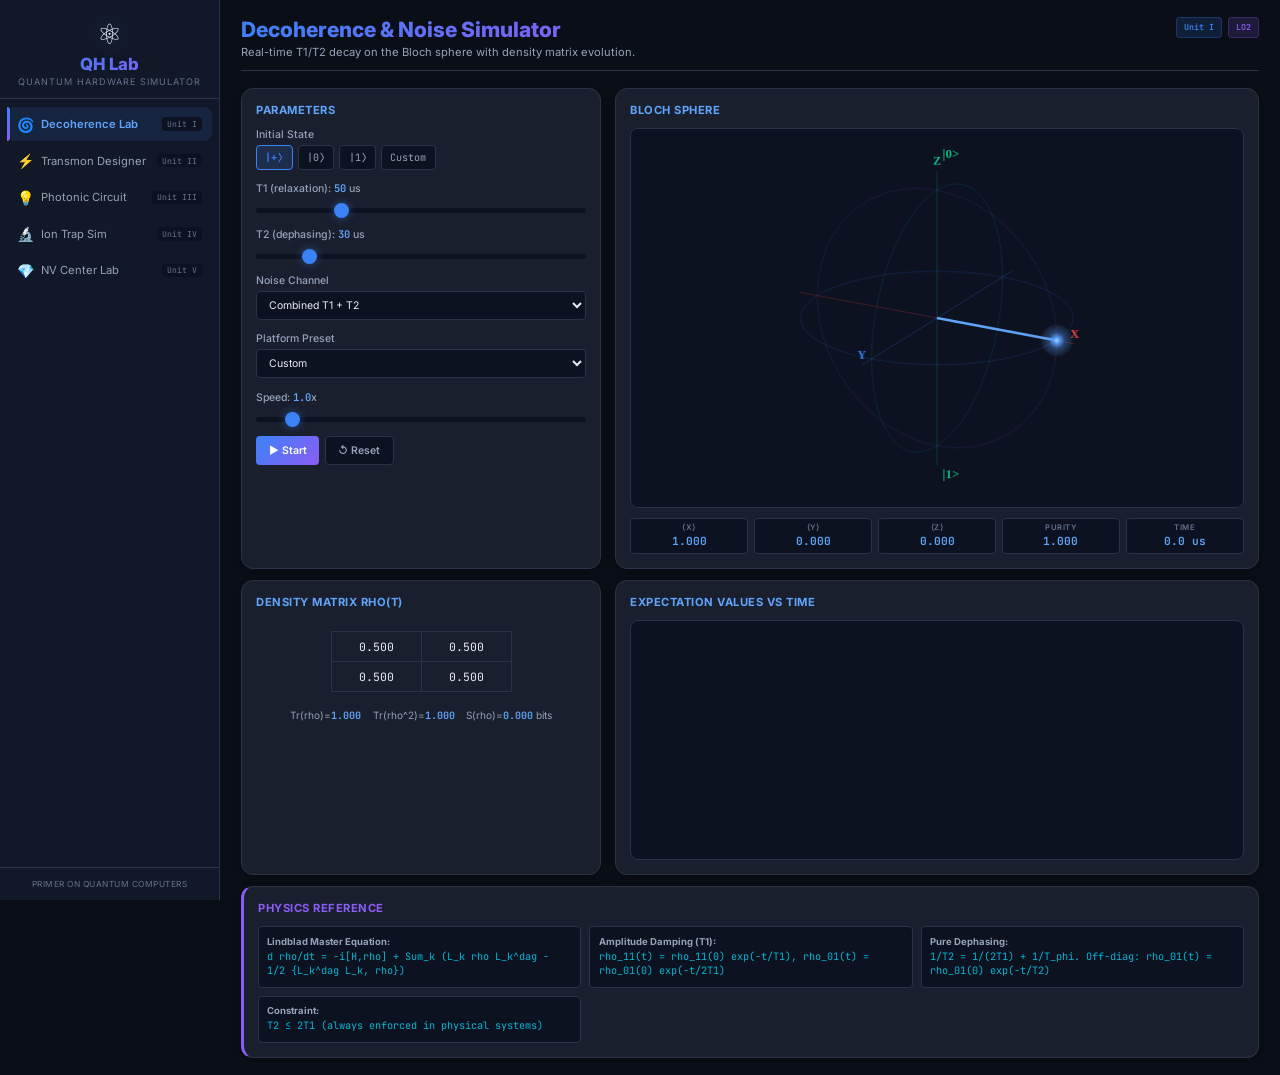
==== index.html @ 642da1c6 "Quantum Hardware Interactive Lab - 5 simulation modules" ====
<!DOCTYPE html>
<html lang="en">
<head>
<meta charset="UTF-8">
<meta name="viewport" content="width=device-width, initial-scale=1.0">
<title>Quantum Hardware Interactive Lab</title>
<link rel="preconnect" href="https://fonts.googleapis.com">
<link href="https://fonts.googleapis.com/css2?family=Inter:wght@300;400;500;600;700;800;900&family=JetBrains+Mono:wght@400;500;600&display=swap" rel="stylesheet">
<style>
:root{--bg:#0a0e17;--bg2:#111827;--bg3:#1a1f2e;--bg4:#222840;--bgI:#0d1220;--brd:#2a3348;--t1:#e8ecf4;--t2:#94a3b8;--t3:#64748b;--ta:#60a5fa;--ab:#3b82f6;--ac:#06b6d4;--ap:#8b5cf6;--ag:#10b981;--aw:#f59e0b;--ar:#ef4444;--gp:linear-gradient(135deg,#3b82f6,#8b5cf6);--r:12px;--rs:8px;--f:'Inter',sans-serif;--fm:'JetBrains Mono',monospace}
*,*::before,*::after{box-sizing:border-box;margin:0;padding:0}
html{font-size:14px}
body{font-family:var(--f);background:var(--bg);color:var(--t1);display:flex;min-height:100vh;overflow-x:hidden;-webkit-font-smoothing:antialiased}
::-webkit-scrollbar{width:6px}::-webkit-scrollbar-track{background:var(--bg2)}::-webkit-scrollbar-thumb{background:var(--brd);border-radius:3px}

#sidebar{width:220px;min-width:220px;background:var(--bg2);border-right:1px solid var(--brd);position:fixed;top:0;left:0;height:100vh;z-index:100;display:flex;flex-direction:column}
.shead{padding:1.2rem 1rem .8rem;border-bottom:1px solid var(--brd);text-align:center}
.shead .logo{font-size:2rem;display:block;margin-bottom:.2rem;filter:drop-shadow(0 0 12px rgba(59,130,246,.5));animation:pg 3s ease-in-out infinite}
@keyframes pg{0%,100%{filter:drop-shadow(0 0 8px rgba(59,130,246,.4))}50%{filter:drop-shadow(0 0 20px rgba(139,92,246,.6))}}
.shead h1{font-size:1.2rem;font-weight:800;background:var(--gp);-webkit-background-clip:text;-webkit-text-fill-color:transparent;background-clip:text}
.shead .sub{font-size:.65rem;color:var(--t3);text-transform:uppercase;letter-spacing:1px;display:block;margin-top:.15rem}
.nlist{list-style:none;padding:.6rem .5rem;flex:1}
.ni{display:flex;align-items:center;gap:.5rem;padding:.6rem .7rem;border-radius:var(--rs);cursor:pointer;transition:.2s;margin-bottom:.2rem;position:relative}
.ni::before{content:'';position:absolute;left:0;top:0;height:100%;width:3px;background:var(--gp);border-radius:0 3px 3px 0;opacity:0;transition:.2s}
.ni:hover{background:var(--bg4)}
.ni.active{background:rgba(59,130,246,.12)}.ni.active::before{opacity:1}.ni.active .nl{color:var(--ta);font-weight:600}
.nic{font-size:1rem;flex-shrink:0}
.nl{font-size:.8rem;color:var(--t2);flex:1;white-space:nowrap}
.nu{font-size:.58rem;color:var(--t3);background:var(--bgI);padding:.12rem .35rem;border-radius:4px;font-family:var(--fm)}
.sfoot{padding:.8rem;border-top:1px solid var(--brd);font-size:.6rem;color:var(--t3);text-transform:uppercase;letter-spacing:.5px;text-align:center}

#main{flex:1;margin-left:220px;padding:1.2rem 1.5rem;max-width:1100px}
.lab{display:none}.lab.active{display:block;animation:fi .3s ease-out}
@keyframes fi{from{opacity:0;transform:translateY(8px)}to{opacity:1;transform:translateY(0)}}

.lh{display:flex;justify-content:space-between;align-items:flex-start;margin-bottom:1.2rem;padding-bottom:.8rem;border-bottom:1px solid var(--brd)}
.lh h2{font-size:1.5rem;font-weight:800;background:var(--gp);-webkit-background-clip:text;-webkit-text-fill-color:transparent;background-clip:text}
.lh p{color:var(--t2);font-size:.8rem;margin-top:.2rem;max-width:550px}
.hb{display:flex;gap:.4rem}
.badge{font-size:.6rem;font-weight:600;padding:.25rem .5rem;border-radius:4px;font-family:var(--fm)}
.bu{background:rgba(59,130,246,.15);color:var(--ab);border:1px solid rgba(59,130,246,.25)}
.bl{background:rgba(139,92,246,.15);color:var(--ap);border:1px solid rgba(139,92,246,.25)}

.g2{display:grid;gap:1rem;grid-template-columns:360px 1fr}
@media(max-width:900px){.g2{grid-template-columns:1fr}}

.p{background:var(--bg3);border:1px solid var(--brd);border-radius:var(--r);padding:1rem;box-shadow:0 2px 8px rgba(0,0,0,.3)}
.p h3{font-size:.8rem;font-weight:700;color:var(--ta);text-transform:uppercase;letter-spacing:.5px;margin-bottom:.8rem}
.p h4{font-size:.7rem;font-weight:600;color:var(--t2);margin-bottom:.4rem}

.cg{margin-bottom:.8rem}
.cg label{display:block;font-size:.75rem;color:var(--t2);margin-bottom:.3rem;font-weight:500}
.cg label span{color:var(--ta);font-family:var(--fm);font-weight:600}
.cg small{display:block;color:var(--t3);font-size:.62rem;margin-top:.15rem}

input[type=range]{-webkit-appearance:none;width:100%;height:5px;border-radius:3px;background:var(--bgI);outline:none;cursor:pointer}
input[type=range]::-webkit-slider-thumb{-webkit-appearance:none;width:15px;height:15px;border-radius:50%;background:var(--ab);cursor:pointer;box-shadow:0 0 8px rgba(59,130,246,.5)}
input[type=range]::-moz-range-thumb{width:15px;height:15px;border-radius:50%;background:var(--ab);border:none;cursor:pointer}

select{width:100%;padding:.45rem .6rem;background:var(--bgI);border:1px solid var(--brd);border-radius:4px;color:var(--t1);font-family:var(--f);font-size:.75rem;cursor:pointer;outline:none}
select:focus{border-color:var(--ab)}

.br{display:flex;gap:.4rem;margin-top:.8rem}
.btn{padding:.5rem .9rem;border:none;border-radius:4px;font-family:var(--f);font-weight:600;font-size:.75rem;cursor:pointer;transition:.2s;display:inline-flex;align-items:center;gap:.25rem}
.bp{background:var(--gp);color:#fff}.bp:hover{transform:translateY(-1px);box-shadow:0 4px 15px rgba(59,130,246,.35)}
.bs{background:var(--bgI);color:var(--t2);border:1px solid var(--brd)}.bs:hover{border-color:var(--ab);color:var(--t1)}
.bsm{padding:.35rem .6rem;font-size:.7rem}

.sp{display:flex;gap:.35rem;flex-wrap:wrap}
.sb{padding:.35rem .6rem;border:1px solid var(--brd);border-radius:4px;background:var(--bgI);color:var(--t2);font-family:var(--fm);font-size:.72rem;cursor:pointer;transition:.2s}
.sb:hover{border-color:var(--ab);color:var(--t1)}
.sb.active{background:rgba(59,130,246,.15);border-color:var(--ab);color:var(--ab);font-weight:600}

.rb{background:var(--bgI);border:1px solid var(--brd);border-radius:var(--rs);padding:.7rem;margin-top:.8rem}
.rb h4{margin-bottom:.5rem;padding-bottom:.3rem;border-bottom:1px solid var(--brd)}
.rr{display:flex;justify-content:space-between;align-items:center;padding:.25rem 0;font-size:.72rem}
.rr span:first-child{color:var(--t2)}.rr span:last-child{color:var(--ta);font-family:var(--fm);font-weight:600}

canvas{width:100%;display:block;border-radius:var(--rs);background:var(--bgI);border:1px solid var(--brd)}

.bro{display:flex;gap:.4rem;margin-top:.7rem;flex-wrap:wrap}
.ri{flex:1;min-width:60px;background:var(--bgI);border:1px solid var(--brd);border-radius:4px;padding:.35rem .4rem;text-align:center}
.rl{display:block;font-size:.55rem;color:var(--t3);font-weight:600;text-transform:uppercase;letter-spacing:.5px}
.rv{display:block;font-size:.8rem;font-family:var(--fm);font-weight:600;color:var(--ta);margin-top:.1rem}

.dm{display:flex;justify-content:center;padding:.8rem}
.mt{border-collapse:collapse;font-family:var(--fm);font-size:.82rem}
.mt td{padding:.5rem .8rem;border:1px solid var(--brd);text-align:center;min-width:90px;transition:.2s}
.mi{text-align:center;margin-top:.4rem;font-size:.72rem;color:var(--t2);display:flex;gap:.8rem;justify-content:center;flex-wrap:wrap}
.mi span{color:var(--ta);font-family:var(--fm);font-weight:600}

.tp{margin-top:.8rem;border-left:3px solid var(--ap)}
.tp h3{color:var(--ap)}
.tc{display:grid;grid-template-columns:repeat(auto-fit,minmax(260px,1fr));gap:.6rem}
.eb{background:var(--bgI);border:1px solid var(--brd);border-radius:4px;padding:.6rem}
.eb strong{display:block;font-size:.68rem;color:var(--t2);margin-bottom:.2rem}
.eq{font-family:var(--fm);font-size:.73rem;color:var(--ac);line-height:1.4}
</style>
</head>
<body>
<nav id="sidebar">
<div class="shead"><span class="logo">&#9883;</span><h1>QH Lab</h1><span class="sub">Quantum Hardware Simulator</span></div>
<ul class="nlist">
<li class="ni active" data-lab="coherence"><span class="nic">&#127744;</span><span class="nl">Decoherence Lab</span><span class="nu">Unit I</span></li>
<li class="ni" data-lab="transmon"><span class="nic">&#9889;</span><span class="nl">Transmon Designer</span><span class="nu">Unit II</span></li>
<li class="ni" data-lab="photonic"><span class="nic">&#128161;</span><span class="nl">Photonic Circuit</span><span class="nu">Unit III</span></li>
<li class="ni" data-lab="iontrap"><span class="nic">&#128300;</span><span class="nl">Ion Trap Sim</span><span class="nu">Unit IV</span></li>
<li class="ni" data-lab="nvcenter"><span class="nic">&#128142;</span><span class="nl">NV Center Lab</span><span class="nu">Unit V</span></li>
</ul>
<div class="sfoot">Primer on Quantum Computers</div>
</nav>

<main id="main">

<!-- LAB 1 -->
<section id="lab-coherence" class="lab active">
<div class="lh"><div><h2>Decoherence &amp; Noise Simulator</h2><p>Real-time T1/T2 decay on the Bloch sphere with density matrix evolution.</p></div><div class="hb"><span class="badge bu">Unit I</span><span class="badge bl">LO2</span></div></div>
<div class="g2">
<div class="p">
<h3>Parameters</h3>
<div class="cg"><label>Initial State</label><div class="sp"><button class="sb active" data-st="plus" onclick="setSt(this)">|+&rang;</button><button class="sb" data-st="zero" onclick="setSt(this)">|0&rang;</button><button class="sb" data-st="one" onclick="setSt(this)">|1&rang;</button><button class="sb" data-st="custom" onclick="setSt(this)">Custom</button></div></div>
<div class="cg" id="custA" style="display:none"><label>theta: <span id="thV">90</span>deg</label><input type="range" id="thR" min="0" max="180" value="90" step="1" oninput="document.getElementById('thV').textContent=this.value"><label>phi: <span id="phV">0</span>deg</label><input type="range" id="phR" min="0" max="360" value="0" step="1" oninput="document.getElementById('phV').textContent=this.value"></div>
<div class="cg"><label>T1 (relaxation): <span id="t1V">50</span> us</label><input type="range" id="t1R" min="1" max="200" value="50" oninput="document.getElementById('t1V').textContent=this.value"></div>
<div class="cg"><label>T2 (dephasing): <span id="t2V">30</span> us</label><input type="range" id="t2R" min="1" max="200" value="30" oninput="document.getElementById('t2V').textContent=this.value"></div>
<div class="cg"><label>Noise Channel</label><select id="chSel"><option value="combined">Combined T1 + T2</option><option value="amplitude">Amplitude Damping</option><option value="phase">Phase Damping</option><option value="depolarizing">Depolarizing</option></select></div>
<div class="cg"><label>Platform Preset</label><select id="presSel" onchange="applyPreset(this.value)"><option value="">Custom</option><option value="transmon">Transmon (T1~50us, T2~30us)</option><option value="ion">Trapped Ion (T1~200us, T2~200us)</option><option value="nv">NV Center (T1~120us, T2~40us)</option></select></div>
<div class="cg"><label>Speed: <span id="spV">1.0</span>x</label><input type="range" id="spR" min="0.1" max="10" value="1" step="0.1" oninput="document.getElementById('spV').textContent=parseFloat(this.value).toFixed(1)"></div>
<div class="br"><button class="btn bp" id="cohGo" onclick="toggleCoh()">&#9654; Start</button><button class="btn bs" onclick="resetCoh()">&#8634; Reset</button></div>
</div>
<div class="p">
<h3>Bloch Sphere</h3>
<canvas id="cBloch" style="height:380px"></canvas>
<div class="bro">
<div class="ri"><span class="rl">&lang;X&rang;</span><span class="rv" id="dRx">1.000</span></div>
<div class="ri"><span class="rl">&lang;Y&rang;</span><span class="rv" id="dRy">0.000</span></div>
<div class="ri"><span class="rl">&lang;Z&rang;</span><span class="rv" id="dRz">0.000</span></div>
<div class="ri"><span class="rl">Purity</span><span class="rv" id="dPu">1.000</span></div>
<div class="ri"><span class="rl">Time</span><span class="rv" id="dTm">0.0 us</span></div>
</div>
</div>
</div>
<div class="g2" style="margin-top:.8rem">
<div class="p">
<h3>Density Matrix rho(t)</h3>
<div class="dm"><table class="mt"><tr><td id="r00">0.500</td><td id="r01">0.500</td></tr><tr><td id="r10">0.500</td><td id="r11">0.500</td></tr></table></div>
<div class="mi"><p>Tr(rho)=<span id="dTr">1.000</span></p><p>Tr(rho^2)=<span id="dPu2">1.000</span></p><p>S(rho)=<span id="dEn">0.000</span> bits</p></div>
</div>
<div class="p"><h3>Expectation Values vs Time</h3><canvas id="cDecay" style="height:240px"></canvas></div>
</div>
<div class="p tp">
<h3>Physics Reference</h3>
<div class="tc">
<div class="eb"><strong>Lindblad Master Equation:</strong><div class="eq">d rho/dt = -i[H,rho] + Sum_k (L_k rho L_k^dag - 1/2 {L_k^dag L_k, rho})</div></div>
<div class="eb"><strong>Amplitude Damping (T1):</strong><div class="eq">rho_11(t) = rho_11(0) exp(-t/T1), rho_01(t) = rho_01(0) exp(-t/2T1)</div></div>
<div class="eb"><strong>Pure Dephasing:</strong><div class="eq">1/T2 = 1/(2T1) + 1/T_phi. Off-diag: rho_01(t) = rho_01(0) exp(-t/T2)</div></div>
<div class="eb"><strong>Constraint:</strong><div class="eq">T2 &le; 2T1 (always enforced in physical systems)</div></div>
</div>
</div>
</section>

<!-- LAB 2 -->
<section id="lab-transmon" class="lab">
<div class="lh"><div><h2>Transmon Qubit Designer</h2><p>Diagonalize the Cooper Pair Box Hamiltonian. Tune E_J/E_C to design a transmon.</p></div><div class="hb"><span class="badge bu">Unit II</span><span class="badge bl">LO4</span></div></div>
<div class="g2">
<div class="p">
<h3>Hamiltonian Parameters</h3>
<div class="cg"><label>E_J / E_C: <span id="trRV">50</span></label><input type="range" id="trR" min="1" max="100" value="50" step="0.5" oninput="document.getElementById('trRV').textContent=this.value"></div>
<div class="cg"><label>E_C (GHz): <span id="trEV">0.20</span></label><input type="range" id="trE" min="0.05" max="1" value="0.2" step="0.01" oninput="document.getElementById('trEV').textContent=parseFloat(this.value).toFixed(2)"></div>
<div class="cg"><label>Gate Charge n_g: <span id="trNV">0.00</span></label><input type="range" id="trN" min="0" max="1" value="0" step="0.01" oninput="document.getElementById('trNV').textContent=parseFloat(this.value).toFixed(2)"></div>
<div class="cg"><label>Charge basis: <span id="trBV">15</span></label><input type="range" id="trB" min="5" max="30" value="15" step="1" oninput="document.getElementById('trBV').textContent=this.value"></div>
<div class="cg"><label># Levels: <span id="trLV">5</span></label><input type="range" id="trL" min="2" max="8" value="5" step="1" oninput="document.getElementById('trLV').textContent=this.value"></div>
<div class="br"><button class="btn bp" onclick="compTrans()">Compute Spectrum</button><button class="btn bs" onclick="sweepEjEc()">Sweep E_J/E_C</button></div>
<div class="br"><button class="btn bs bsm" onclick="sweepNg()">Sweep n_g</button></div>
<div class="rb"><h4>Computed Properties</h4>
<div class="rr"><span>w_01 (qubit freq)</span><span id="tw01">--</span></div>
<div class="rr"><span>w_12</span><span id="tw12">--</span></div>
<div class="rr"><span>Anharmonicity alpha</span><span id="tAlpha">--</span></div>
<div class="rr"><span>alpha / w_01</span><span id="tRel">--</span></div>
<div class="rr"><span>Charge dispersion</span><span id="tDisp">--</span></div>
</div>
</div>
<div class="p"><h3>Energy Spectrum</h3><canvas id="cSpec" style="height:420px"></canvas></div>
</div>
<div class="g2" style="margin-top:.8rem">
<div class="p"><h3>Energy vs Gate Charge n_g</h3><canvas id="cNg" style="height:280px"></canvas></div>
<div class="p"><h3>Energy Levels vs E_J/E_C</h3><canvas id="cAnharm" style="height:280px"></canvas></div>
</div>
<div class="p tp"><h3>Physics Reference</h3><div class="tc">
<div class="eb"><strong>CPB Hamiltonian:</strong><div class="eq">H = 4 E_C (n - n_g)^2 - E_J cos(phi)</div></div>
<div class="eb"><strong>Charge basis:</strong><div class="eq">&lang;n|H|n&rang; = 4 E_C (n-n_g)^2, &lang;n|H|n+/-1&rang; = -E_J/2</div></div>
<div class="eb"><strong>Transmon (E_J/E_C >> 1):</strong><div class="eq">E_m ~ -E_J + sqrt(8 E_J E_C)(m+1/2) - E_C/12 (6m^2+6m+3)</div></div>
<div class="eb"><strong>Anharmonicity:</strong><div class="eq">alpha = w_12 - w_01 ~ -E_C</div></div>
</div></div>
</section>

<!-- LAB 3 -->
<section id="lab-photonic" class="lab">
<div class="lh"><div><h2>Photonic Quantum Circuit Lab</h2><p>Beam splitter interference and Hong-Ou-Mandel effect simulation.</p></div><div class="hb"><span class="badge bu">Unit III</span><span class="badge bl">LO1,LO3</span></div></div>
<div class="g2">
<div class="p">
<h3>Hong-Ou-Mandel Experiment</h3>
<div class="cg"><label>Reflectivity R: <span id="pRV">0.50</span></label><input type="range" id="pRR" min="0" max="1" value="0.5" step="0.01" oninput="document.getElementById('pRV').textContent=parseFloat(this.value).toFixed(2)"></div>
<div class="cg"><label>Distinguishability xi: <span id="pDV">0.00</span></label><input type="range" id="pDR" min="0" max="1" value="0" step="0.01" oninput="document.getElementById('pDV').textContent=parseFloat(this.value).toFixed(2)"><small>0=identical, 1=distinguishable</small></div>
<div class="br"><button class="btn bp" onclick="compPhot()">Compute</button><button class="btn bs" onclick="sweepHOM()">HOM Dip Sweep</button></div>
<div class="rb"><h4>Output Probabilities</h4>
<div class="rr"><span>P(2,0)</span><span id="pp20">--</span></div>
<div class="rr"><span>P(0,2)</span><span id="pp02">--</span></div>
<div class="rr"><span>P(1,1) coincidence</span><span id="pp11">--</span></div>
<div class="rr"><span>HOM Visibility</span><span id="pVis">--</span></div>
</div>
<h3 style="margin-top:1.2rem">Mach-Zehnder</h3>
<div class="cg"><label>Phase phi_MZ: <span id="pMV">0</span> deg</label><input type="range" id="pMR" min="0" max="360" value="0" step="1" oninput="document.getElementById('pMV').textContent=this.value"></div>
<button class="btn bp bsm" onclick="compMZI()">Compute MZI</button>
<div class="rb" style="margin-top:.4rem"><div class="rr"><span>P(det 1)</span><span id="pM1">--</span></div><div class="rr"><span>P(det 2)</span><span id="pM2">--</span></div></div>
</div>
<div class="p"><h3>HOM Dip</h3><canvas id="cHOM" style="height:300px"></canvas><h3 style="margin-top:.8rem">Beam Splitter</h3><canvas id="cBS" style="height:200px"></canvas></div>
</div>
<div class="p tp"><h3>Physics Reference</h3><div class="tc">
<div class="eb"><strong>BS Transform:</strong><div class="eq">(a'1,a'2)^T = U(a1,a2)^T, U=[[sqrt(R),i*sqrt(T)],[i*sqrt(T),sqrt(R)]]</div></div>
<div class="eb"><strong>HOM Effect (50:50):</strong><div class="eq">|1,1&rang; -> (i/sqrt(2))(|2,0&rang; + |0,2&rang;) -- zero coincidences</div></div>
<div class="eb"><strong>Coincidence:</strong><div class="eq">P_11(tau) = 1/2 [1 - exp(-(tau/tau_c)^2)]</div></div>
</div></div>
</section>

<!-- LAB 4 -->
<section id="lab-iontrap" class="lab">
<div class="lh"><div><h2>Ion Trap Physics Simulator</h2><p>Paul trap stability diagram, secular frequency, and Rabi oscillations.</p></div><div class="hb"><span class="badge bu">Unit IV</span><span class="badge bl">LO1,LO4</span></div></div>
<div class="g2">
<div class="p">
<h3>Paul Trap Parameters</h3>
<div class="cg"><label>Mathieu a: <span id="iaV">0.000</span></label><input type="range" id="iaR" min="-0.5" max="0.5" value="0" step="0.005" oninput="document.getElementById('iaV').textContent=parseFloat(this.value).toFixed(3)"></div>
<div class="cg"><label>Mathieu q: <span id="iqV">0.400</span></label><input type="range" id="iqR" min="0" max="0.908" value="0.4" step="0.005" oninput="document.getElementById('iqV').textContent=parseFloat(this.value).toFixed(3)"></div>
<div class="cg"><label>RF freq Omega (MHz): <span id="ioV">20</span></label><input type="range" id="ioR" min="5" max="100" value="20" step="1" oninput="document.getElementById('ioV').textContent=this.value"></div>
<div class="br"><button class="btn bp" onclick="compIon()">Compute</button></div>
<div class="rb"><h4>Trap Properties</h4>
<div class="rr"><span>Stability</span><span id="iSt">--</span></div>
<div class="rr"><span>Secular freq</span><span id="iSec">--</span></div>
<div class="rr"><span>Trap depth (eV)</span><span id="iDep">--</span></div>
</div>
<h3 style="margin-top:1rem">Rabi Oscillations</h3>
<div class="cg"><label>Rabi freq (kHz): <span id="irV">100</span></label><input type="range" id="irR" min="1" max="500" value="100" step="1" oninput="document.getElementById('irV').textContent=this.value"></div>
<div class="cg"><label>Detuning (kHz): <span id="idV">0</span></label><input type="range" id="idR" min="-200" max="200" value="0" step="1" oninput="document.getElementById('idV').textContent=this.value"></div>
<div class="cg"><label>Damping (kHz): <span id="igV">0</span></label><input type="range" id="igR" min="0" max="50" value="0" step="0.5" oninput="document.getElementById('igV').textContent=this.value"></div>
<button class="btn bp bsm" onclick="compRabi()">Compute Rabi</button>
</div>
<div class="p"><h3>Stability Diagram</h3><canvas id="cStab" style="height:340px"></canvas><h3 style="margin-top:.8rem">Rabi Oscillations</h3><canvas id="cRabi" style="height:240px"></canvas></div>
</div>
<div class="p tp"><h3>Physics Reference</h3><div class="tc">
<div class="eb"><strong>Mathieu Equation:</strong><div class="eq">d^2 u/d zeta^2 + (a - 2q cos(2 zeta)) u = 0</div></div>
<div class="eb"><strong>Secular Frequency:</strong><div class="eq">w_sec = (Omega/2) sqrt(a + q^2/2)</div></div>
<div class="eb"><strong>Rabi:</strong><div class="eq">P_up(t) = (Omega_R^2/Omega'^2) sin^2(Omega' t/2), Omega'=sqrt(Omega_R^2 + delta^2)</div></div>
</div></div>
</section>

<!-- LAB 5 -->
<section id="lab-nvcenter" class="lab">
<div class="lh"><div><h2>NV Center Spin Lab</h2><p>Simulate Zeeman splitting, ODMR spectra in diamond NV centers.</p></div><div class="hb"><span class="badge bu">Unit V</span><span class="badge bl">LO1,LO4</span></div></div>
<div class="g2">
<div class="p">
<h3>NV Center Parameters</h3>
<div class="cg"><label>B field (mT): <span id="nbV">0</span></label><input type="range" id="nbR" min="0" max="200" value="0" step="0.5" oninput="document.getElementById('nbV').textContent=this.value"></div>
<div class="cg"><label>Field angle (deg): <span id="ntV">0</span></label><input type="range" id="ntR" min="0" max="90" value="0" step="1" oninput="document.getElementById('ntV').textContent=this.value"><small>0=along NV axis</small></div>
<div class="cg"><label>D (GHz): <span id="ndV">2.870</span></label><input type="range" id="ndR" min="2.8" max="2.9" value="2.87" step="0.001" oninput="document.getElementById('ndV').textContent=parseFloat(this.value).toFixed(3)"></div>
<div class="cg"><label>Strain E (MHz): <span id="neV">0</span></label><input type="range" id="neR" min="0" max="50" value="0" step="0.5" oninput="document.getElementById('neV').textContent=this.value"></div>
<div class="br"><button class="btn bp" onclick="compNV()">Compute</button><button class="btn bs" onclick="sweepNVB()">Sweep B Field</button></div>
<div class="rb"><h4>Energy Levels (GHz)</h4>
<div class="rr"><span>E(ms=0)</span><span id="ne0">--</span></div>
<div class="rr"><span>E(ms=+1)</span><span id="nep">--</span></div>
<div class="rr"><span>E(ms=-1)</span><span id="nem">--</span></div>
<div class="rr"><span>f+ transition</span><span id="nfp">--</span></div>
<div class="rr"><span>f- transition</span><span id="nfm">--</span></div>
<div class="rr"><span>Splitting</span><span id="nSp">--</span></div>
</div>
</div>
<div class="p"><h3>Energy vs B Field</h3><canvas id="cNVE" style="height:300px"></canvas><h3 style="margin-top:.8rem">ODMR Spectrum</h3><canvas id="cODMR" style="height:220px"></canvas></div>
</div>
<div class="p tp"><h3>Physics Reference</h3><div class="tc">
<div class="eb"><strong>Spin Hamiltonian (S=1):</strong><div class="eq">H = D*Sz^2 + E(Sx^2 - Sy^2) + ge*muB*B.S</div></div>
<div class="eb"><strong>Zero-field splitting:</strong><div class="eq">D ~ 2.87 GHz, lifts |ms=0&rang; vs |ms=+/-1&rang; degeneracy</div></div>
<div class="eb"><strong>Zeeman (B || NV):</strong><div class="eq">f+/- = D +/- 28.025 GHz/T * B</div></div>
</div></div>
</section>

</main>

<script>
// === NAV ===
document.getElementById('sidebar').addEventListener('click',function(e){
    var it=e.target.closest('.ni');if(!it)return;
    document.querySelectorAll('.ni').forEach(function(n){n.classList.remove('active')});
    document.querySelectorAll('.lab').forEach(function(s){s.classList.remove('active')});
    it.classList.add('active');
    document.getElementById('lab-'+it.dataset.lab).classList.add('active');
});

// === PLOT UTIL ===
function gcs(c){var r=c.getBoundingClientRect();return{w:r.width||c.offsetWidth||500,h:r.height||c.offsetHeight||300}}
var COLS=['#3b82f6','#10b981','#f59e0b','#ef4444','#8b5cf6','#ec4899','#06b6d4','#84cc16'];

function drawPlot(c,cfg){
    var s=gcs(c),w=s.w,h=s.h,dp=window.devicePixelRatio||1;
    c.width=w*dp;c.height=h*dp;
    var x=c.getContext('2d');x.scale(dp,dp);
    var P={t:28,r:18,b:36,l:50},pW=w-P.l-P.r,pH=h-P.t-P.b;
    x.fillStyle='#0d1220';x.fillRect(0,0,w,h);
    var xR=cfg.xMax-cfg.xMin||1,yR=cfg.yMax-cfg.yMin||1;
    function tx(v){return P.l+(v-cfg.xMin)/xR*pW}
    function ty(v){return P.t+pH-(v-cfg.yMin)/yR*pH}
    // grid
    x.strokeStyle='#1e2a3a';x.lineWidth=.5;
    for(var i=0;i<=5;i++){var gx=P.l+i/5*pW;x.beginPath();x.moveTo(gx,P.t);x.lineTo(gx,P.t+pH);x.stroke();var gy=P.t+i/5*pH;x.beginPath();x.moveTo(P.l,gy);x.lineTo(P.l+pW,gy);x.stroke()}
    // axes
    x.strokeStyle='#2a3a50';x.lineWidth=1;x.beginPath();x.moveTo(P.l,P.t);x.lineTo(P.l,P.t+pH);x.lineTo(P.l+pW,P.t+pH);x.stroke();
    // labels
    x.fillStyle='#64748b';x.font='10px Inter';x.textAlign='center';
    for(var i=0;i<=5;i++){var v=cfg.xMin+i/5*xR;x.fillText(v.toPrecision(3),P.l+i/5*pW,P.t+pH+15)}
    x.textAlign='right';for(var i=0;i<=5;i++){var v=cfg.yMin+(1-i/5)*yR;x.fillText(v.toPrecision(3),P.l-6,P.t+i/5*pH+4)}
    if(cfg.xL){x.fillStyle='#94a3b8';x.font='11px Inter';x.textAlign='center';x.fillText(cfg.xL,P.l+pW/2,h-4)}
    if(cfg.yL){x.save();x.translate(10,P.t+pH/2);x.rotate(-Math.PI/2);x.fillStyle='#94a3b8';x.font='11px Inter';x.textAlign='center';x.fillText(cfg.yL,0,0);x.restore()}
    if(cfg.title){x.fillStyle='#e8ecf4';x.font='bold 12px Inter';x.textAlign='center';x.fillText(cfg.title,P.l+pW/2,14)}
    // data
    cfg.ds.forEach(function(d,di){
        x.strokeStyle=d.c||COLS[di%8];x.lineWidth=d.dash?1.5:2;
        if(d.dash)x.setLineDash([5,3]);else x.setLineDash([]);
        x.beginPath();var st=false;
        for(var i=0;i<d.x.length;i++){var px=tx(d.x[i]),py=ty(d.y[i]);
            if(py<P.t-5||py>P.t+pH+5){st=false;continue}
            if(!st){x.moveTo(px,py);st=true}else x.lineTo(px,py)}
        x.stroke();x.setLineDash([]);
    });
    // legend
    var lx=P.l+8,ly=P.t+8;x.font='10px Inter';
    cfg.ds.forEach(function(d,di){if(!d.l)return;x.fillStyle=d.c||COLS[di%8];x.fillRect(lx,ly-3,12,3);x.fillStyle='#94a3b8';x.textAlign='left';x.fillText(d.l,lx+16,ly+1);ly+=13});
}

// === EIGENVALUE SOLVER (Jacobi) ===
function eig(M,n){
    var A=[],V=[];
    for(var i=0;i<n;i++){A[i]=[];V[i]=[];for(var j=0;j<n;j++){A[i][j]=M[i][j];V[i][j]=i===j?1:0}}
    for(var it=0;it<200;it++){
        var mx=0,p=0,q=1;
        for(var i=0;i<n;i++)for(var j=i+1;j<n;j++)if(Math.abs(A[i][j])>mx){mx=Math.abs(A[i][j]);p=i;q=j}
        if(mx<1e-12)break;
        var th=.5*Math.atan2(2*A[p][q],A[q][q]-A[p][p]),co=Math.cos(th),si=Math.sin(th);
        var pp=A[p][p],qq=A[q][q],pq=A[p][q];
        A[p][p]=co*co*pp-2*si*co*pq+si*si*qq;A[q][q]=si*si*pp+2*si*co*pq+co*co*qq;A[p][q]=0;A[q][p]=0;
        for(var i=0;i<n;i++){if(i!==p&&i!==q){var ip=A[i][p],iq=A[i][q];A[i][p]=co*ip-si*iq;A[p][i]=A[i][p];A[i][q]=si*ip+co*iq;A[q][i]=A[i][q]}}
        for(var i=0;i<n;i++){var vp=V[i][p],vq=V[i][q];V[i][p]=co*vp-si*vq;V[i][q]=si*vp+co*vq}
    }
    var ev=[];for(var i=0;i<n;i++)ev.push(A[i][i]);
    var idx=ev.map(function(_,i){return i});idx.sort(function(a,b){return ev[a]-ev[b]});
    return idx.map(function(i){return ev[i]});
}

// ==========================================
// LAB 1: DECOHERENCE
// ==========================================
var C={run:false,t:0,rx0:1,ry0:0,rz0:0,rx:1,ry:0,rz:0,hist:{t:[],rx:[],ry:[],rz:[],pu:[]},aid:null,lt:null};

function setSt(btn){
    document.querySelectorAll('.sb').forEach(function(b){b.classList.remove('active')});
    btn.classList.add('active');
    var s=btn.dataset.st;
    document.getElementById('custA').style.display=s==='custom'?'block':'none';
    initCS(s);drawBloch();updCohDisp();
}
function applyPreset(v){
    if(v==='transmon'){document.getElementById('t1R').value=50;document.getElementById('t2R').value=30}
    else if(v==='ion'){document.getElementById('t1R').value=200;document.getElementById('t2R').value=200}
    else if(v==='nv'){document.getElementById('t1R').value=120;document.getElementById('t2R').value=40}
    document.getElementById('t1V').textContent=document.getElementById('t1R').value;
    document.getElementById('t2V').textContent=document.getElementById('t2R').value;
}
function initCS(s){
    var th=Math.PI/2,ph=0;
    if(s==='zero'){th=0}else if(s==='one'){th=Math.PI}else if(s==='custom'){th=parseFloat(document.getElementById('thR').value)*Math.PI/180;ph=parseFloat(document.getElementById('phR').value)*Math.PI/180}
    C.rx0=Math.sin(th)*Math.cos(ph);C.ry0=Math.sin(th)*Math.sin(ph);C.rz0=Math.cos(th);
    C.rx=C.rx0;C.ry=C.ry0;C.rz=C.rz0;C.t=0;C.hist={t:[],rx:[],ry:[],rz:[],pu:[]};
}
function evolve(){
    var T1=parseFloat(document.getElementById('t1R').value),T2=parseFloat(document.getElementById('t2R').value),ch=document.getElementById('chSel').value,t=C.t;
    if(ch==='combined'){C.rx=C.rx0*Math.exp(-t/T2);C.ry=C.ry0*Math.exp(-t/T2);C.rz=1-(1-C.rz0)*Math.exp(-t/T1)}
    else if(ch==='amplitude'){C.rx=C.rx0*Math.exp(-t/(2*T1));C.ry=C.ry0*Math.exp(-t/(2*T1));C.rz=1-(1-C.rz0)*Math.exp(-t/T1)}
    else if(ch==='phase'){C.rx=C.rx0*Math.exp(-t/T2);C.ry=C.ry0*Math.exp(-t/T2);C.rz=C.rz0}
    else{var d=Math.exp(-t/T1);C.rx=C.rx0*d;C.ry=C.ry0*d;C.rz=C.rz0*d}
}
function drawBloch(){
    var cv=document.getElementById('cBloch'),s=gcs(cv),w=s.w,h=s.h,dp=window.devicePixelRatio||1;
    cv.width=w*dp;cv.height=h*dp;var x=cv.getContext('2d');x.scale(dp,dp);
    var cx=w/2,cy=h/2,R=Math.min(w,h)*.36;
    x.fillStyle='#0d1220';x.fillRect(0,0,w,h);
    var tX=.35,tY=-.5;
    function pr(a,b,c){var x1=a*Math.cos(tY)+c*Math.sin(tY),z1=-a*Math.sin(tY)+c*Math.cos(tY),y1=b*Math.cos(tX)-z1*Math.sin(tX);return{x:cx+x1*R,y:cy-y1*R}}
    // circles
    function drawCircle(fx,fy,fz,col){x.strokeStyle=col;x.lineWidth=1;x.beginPath();for(var i=0;i<=64;i++){var a=i/64*Math.PI*2,p=pr(fx(a),fy(a),fz(a));if(i===0)x.moveTo(p.x,p.y);else x.lineTo(p.x,p.y)}x.stroke()}
    drawCircle(Math.cos,function(){return 0},Math.sin,'rgba(59,130,246,.18)');
    drawCircle(Math.cos,Math.sin,function(){return 0},'rgba(139,92,246,.14)');
    drawCircle(function(){return 0},Math.cos,Math.sin,'rgba(6,182,212,.14)');
    // axes
    var axes=[{d:[1,0,0],l:'X',c:'#ef4444'},{d:[0,1,0],l:'Z',c:'#10b981'},{d:[0,0,1],l:'Y',c:'#3b82f6'}];
    axes.forEach(function(ax){
        var pp=pr(ax.d[0]*1.15,ax.d[1]*1.15,ax.d[2]*1.15),pn=pr(-ax.d[0]*1.15,-ax.d[1]*1.15,-ax.d[2]*1.15);
        x.strokeStyle=ax.c+'40';x.lineWidth=1;x.beginPath();x.moveTo(pn.x,pn.y);x.lineTo(pp.x,pp.y);x.stroke();
        x.fillStyle=ax.c;x.font='bold 12px Inter';x.textAlign='center';x.fillText(ax.l,pp.x,pp.y-6);
    });
    var p0=pr(0,1.25,0),p1=pr(0,-1.25,0);
    x.fillStyle='#10b981';x.font='bold 13px JetBrains Mono';x.fillText('|0>',p0.x+14,p0.y);x.fillText('|1>',p1.x+14,p1.y);
    // trail
    if(C.hist.rx.length>1){var ln=C.hist.rx.length;x.strokeStyle='rgba(139,92,246,.4)';x.lineWidth=1.5;x.beginPath();
        for(var i=Math.max(0,ln-400);i<ln;i++){var p=pr(C.hist.rx[i],C.hist.rz[i],C.hist.ry[i]);if(i===Math.max(0,ln-400))x.moveTo(p.x,p.y);else x.lineTo(p.x,p.y)}x.stroke()}
    // vector
    var pS=pr(C.rx,C.rz,C.ry),pO=pr(0,0,0);
    x.strokeStyle='#60a5fa';x.lineWidth=2.5;x.beginPath();x.moveTo(pO.x,pO.y);x.lineTo(pS.x,pS.y);x.stroke();
    var pu=C.rx*C.rx+C.ry*C.ry+C.rz*C.rz,ps=5+3*pu;
    x.beginPath();x.arc(pS.x,pS.y,ps,0,Math.PI*2);
    var g=x.createRadialGradient(pS.x,pS.y,0,pS.x,pS.y,ps);g.addColorStop(0,'#fff');g.addColorStop(.3,'#60a5fa');g.addColorStop(1,'rgba(59,130,246,0)');x.fillStyle=g;x.fill();
    x.beginPath();x.arc(pS.x,pS.y,ps+8,0,Math.PI*2);var g2=x.createRadialGradient(pS.x,pS.y,ps-2,pS.x,pS.y,ps+10);g2.addColorStop(0,'rgba(96,165,250,.4)');g2.addColorStop(1,'rgba(96,165,250,0)');x.fillStyle=g2;x.fill();
}
function updCohDisp(){
    var rx=C.rx,ry=C.ry,rz=C.rz;
    document.getElementById('dRx').textContent=rx.toFixed(3);document.getElementById('dRy').textContent=ry.toFixed(3);document.getElementById('dRz').textContent=rz.toFixed(3);
    var pu=.5*(1+rx*rx+ry*ry+rz*rz);
    document.getElementById('dPu').textContent=pu.toFixed(3);document.getElementById('dTm').textContent=C.t.toFixed(1)+' us';
    var r00=.5*(1+rz),r11=.5*(1-rz),r01=.5*rx;
    document.getElementById('r00').textContent=r00.toFixed(3);document.getElementById('r11').textContent=r11.toFixed(3);
    document.getElementById('r01').textContent=r01.toFixed(3);document.getElementById('r10').textContent=r01.toFixed(3);
    document.getElementById('dTr').textContent=(r00+r11).toFixed(3);document.getElementById('dPu2').textContent=pu.toFixed(3);
    var lam=.5*(1+Math.sqrt(rx*rx+ry*ry+rz*rz)),l2=1-lam,en=0;
    if(lam>1e-10&&lam<1-1e-10)en=-lam*Math.log2(lam)-l2*Math.log2(l2);
    document.getElementById('dEn').textContent=en.toFixed(3);
}
function cohLoop(ts){
    if(!C.run)return;
    if(!C.lt)C.lt=ts;var el=(ts-C.lt)/1000;C.lt=ts;
    var sp=parseFloat(document.getElementById('spR').value);C.t+=el*sp*10;
    evolve();
    if(C.hist.t.length===0||C.t-C.hist.t[C.hist.t.length-1]>.1){C.hist.t.push(C.t);C.hist.rx.push(C.rx);C.hist.ry.push(C.ry);C.hist.rz.push(C.rz);C.hist.pu.push(.5*(1+C.rx*C.rx+C.ry*C.ry+C.rz*C.rz))}
    drawBloch();updCohDisp();
    if(C.hist.t.length>2){var tm=Math.max(C.hist.t[C.hist.t.length-1],10);
        drawPlot(document.getElementById('cDecay'),{xMin:0,xMax:tm,yMin:-1.1,yMax:1.1,xL:'Time (us)',yL:'Value',ds:[{x:C.hist.t,y:C.hist.rx,c:'#ef4444',l:'<X>'},{x:C.hist.t,y:C.hist.ry,c:'#3b82f6',l:'<Y>'},{x:C.hist.t,y:C.hist.rz,c:'#10b981',l:'<Z>'},{x:C.hist.t,y:C.hist.pu,c:'#f59e0b',l:'Purity',dash:1}]})}
    C.aid=requestAnimationFrame(cohLoop);
}
function toggleCoh(){if(C.run){C.run=false;document.getElementById('cohGo').innerHTML='&#9654; Start'}else{C.run=true;C.lt=null;document.getElementById('cohGo').innerHTML='&#9646;&#9646; Pause';cohLoop(performance.now())}}
function resetCoh(){C.run=false;document.getElementById('cohGo').innerHTML='&#9654; Start';if(C.aid)cancelAnimationFrame(C.aid);var a=document.querySelector('.sb.active');initCS(a?a.dataset.st:'plus');drawBloch();updCohDisp()}

// ==========================================
// LAB 2: TRANSMON
// ==========================================
function buildH(ej_ec,ec,ng,nm){
    var ej=ej_ec*ec,dim=2*nm+1,H=[];
    for(var i=0;i<dim;i++){H[i]=[];for(var j=0;j<dim;j++)H[i][j]=0}
    for(var i=0;i<dim;i++){var n=i-nm;H[i][i]=4*ec*(n-ng)*(n-ng);if(i+1<dim){H[i][i+1]=-ej/2;H[i+1][i]=-ej/2}}
    return{H:H,dim:dim};
}
function compTrans(){
    var ratio=parseFloat(document.getElementById('trR').value),ec=parseFloat(document.getElementById('trE').value),ng=parseFloat(document.getElementById('trN').value),nm=parseInt(document.getElementById('trB').value),nl=parseInt(document.getElementById('trL').value);
    var r=buildH(ratio,ec,ng,nm),ev=eig(r.H,r.dim),E0=ev[0],en=[];
    for(var i=0;i<nl;i++)en.push(ev[i]-E0);
    if(nl>=2){document.getElementById('tw01').textContent=(en[1]).toFixed(4)+' GHz'}
    if(nl>=3){var w12=en[2]-en[1],w01=en[1];document.getElementById('tw12').textContent=w12.toFixed(4)+' GHz';var al=w12-w01;document.getElementById('tAlpha').textContent=(al*1000).toFixed(1)+' MHz';document.getElementById('tRel').textContent=(al/w01*100).toFixed(2)+'%'}
    // charge dispersion
    var e05=eig(buildH(ratio,ec,.5,nm).H,2*nm+1),e00=eig(buildH(ratio,ec,0,nm).H,2*nm+1);
    document.getElementById('tDisp').textContent=(Math.abs((e05[1]-e05[0])-(e00[1]-e00[0]))*1000).toFixed(3)+' MHz';
    // draw spectrum
    var cv=document.getElementById('cSpec'),s=gcs(cv),w=s.w,h=s.h,dp=window.devicePixelRatio||1;
    cv.width=w*dp;cv.height=h*dp;var x=cv.getContext('2d');x.scale(dp,dp);
    x.fillStyle='#0d1220';x.fillRect(0,0,w,h);
    var pad={t:35,r:35,b:35,l:55},pH=h-pad.t-pad.b,pW=w-pad.l-pad.r,mE=en[en.length-1]*1.1||1;
    en.forEach(function(E,i){
        var y=pad.t+pH-(E/mE)*pH,x1=pad.l+pW*.15,x2=pad.l+pW*.8;
        x.strokeStyle=COLS[i%8];x.lineWidth=3;x.shadowColor=COLS[i%8];x.shadowBlur=8;x.beginPath();x.moveTo(x1,y);x.lineTo(x2,y);x.stroke();x.shadowBlur=0;
        x.fillStyle=COLS[i%8];x.font='bold 11px JetBrains Mono';x.textAlign='left';x.fillText('|'+i+'> '+E.toFixed(3)+' GHz',x2+8,y+4);
        if(i>0){var yP=pad.t+pH-(en[i-1]/mE)*pH,aX=pad.l+pW*.08;x.strokeStyle='rgba(255,255,255,.2)';x.lineWidth=1;x.setLineDash([4,4]);x.beginPath();x.moveTo(aX,yP);x.lineTo(aX,y);x.stroke();x.setLineDash([]);
        x.fillStyle='#94a3b8';x.font='9px JetBrains Mono';x.textAlign='right';x.fillText('w'+(i-1)+i+'='+(E-en[i-1]).toFixed(3),aX-4,(y+yP)/2+3)}
    });
    x.fillStyle='#e8ecf4';x.font='bold 13px Inter';x.textAlign='center';x.fillText('Transmon Spectrum - EJ/EC='+ratio,w/2,18);
}
function sweepEjEc(){
    var ec=parseFloat(document.getElementById('trE').value),ng=parseFloat(document.getElementById('trN').value),nm=parseInt(document.getElementById('trB').value),nl=parseInt(document.getElementById('trL').value);
    var ld=[];for(var i=0;i<nl;i++)ld.push({x:[],y:[]});
    for(var r=1;r<=100;r+=1){var ev=eig(buildH(r,ec,ng,nm).H,2*nm+1),E0=ev[0];for(var i=0;i<nl;i++){ld[i].x.push(r);ld[i].y.push(ev[i]-E0)}}
    var ds=ld.map(function(d,i){return{x:d.x,y:d.y,c:COLS[i%8],l:'E'+i}});
    drawPlot(document.getElementById('cAnharm'),{xMin:1,xMax:100,yMin:0,yMax:Math.max.apply(null,ld[nl-1].y)*1.05,xL:'EJ/EC',yL:'Energy (GHz)',title:'Energy vs EJ/EC',ds:ds});
}
function sweepNg(){
    var ratio=parseFloat(document.getElementById('trR').value),ec=parseFloat(document.getElementById('trE').value),nm=parseInt(document.getElementById('trB').value),nl=parseInt(document.getElementById('trL').value);
    var ld=[];for(var i=0;i<nl;i++)ld.push({x:[],y:[]});
    for(var ng=0;ng<=1;ng+=.02){var ev=eig(buildH(ratio,ec,ng,nm).H,2*nm+1),E0=ev[0];for(var i=0;i<nl;i++){ld[i].x.push(ng);ld[i].y.push(ev[i]-E0)}}
    var ds=ld.map(function(d,i){return{x:d.x,y:d.y,c:COLS[i%8],l:'E'+i}});
    drawPlot(document.getElementById('cNg'),{xMin:0,xMax:1,yMin:0,yMax:Math.max.apply(null,ld[nl-1].y)*1.05,xL:'Gate charge ng',yL:'Energy (GHz)',title:'Charge Dispersion - EJ/EC='+ratio,ds:ds});
}

// ==========================================
// LAB 3: PHOTONIC
// ==========================================
function compPhot(){
    var R=parseFloat(document.getElementById('pRR').value),T=1-R,xi=parseFloat(document.getElementById('pDR').value);
    var p11=R*R+T*T-2*R*T*(1-xi),p20=R*T*(1+(1-xi)),p02=R*T*(1+(1-xi)),tot=p11+p20+p02;
    document.getElementById('pp20').textContent=(p20/tot).toFixed(4);document.getElementById('pp02').textContent=(p02/tot).toFixed(4);
    document.getElementById('pp11').textContent=(p11/tot).toFixed(4);
    document.getElementById('pVis').textContent=((1-xi)*2*R*T/(R*R+T*T)).toFixed(4);
    // BS diagram
    var cv=document.getElementById('cBS'),s=gcs(cv),w=s.w,h=s.h,dp=window.devicePixelRatio||1;cv.width=w*dp;cv.height=h*dp;var x=cv.getContext('2d');x.scale(dp,dp);
    x.fillStyle='#0d1220';x.fillRect(0,0,w,h);var cx=w/2,cy=h/2;
    x.save();x.translate(cx,cy);x.rotate(Math.PI/4);x.fillStyle='rgba(59,130,246,.15)';x.strokeStyle='#3b82f6';x.lineWidth=2;x.fillRect(-22,-22,44,44);x.strokeRect(-22,-22,44,44);x.restore();
    x.fillStyle='#60a5fa';x.font='bold 10px JetBrains Mono';x.textAlign='center';x.fillText('BS',cx,cy+4);x.fillText('R='+R.toFixed(2),cx,cy+48);
    x.strokeStyle='#f59e0b';x.lineWidth=2;x.beginPath();x.moveTo(25,cy-40);x.lineTo(cx-25,cy);x.stroke();x.beginPath();x.moveTo(25,cy+40);x.lineTo(cx-25,cy);x.stroke();
    x.strokeStyle='#10b981';x.beginPath();x.moveTo(cx+25,cy);x.lineTo(w-25,cy-40);x.stroke();x.beginPath();x.moveTo(cx+25,cy);x.lineTo(w-25,cy+40);x.stroke();
    x.fillStyle='#f59e0b';x.font='10px JetBrains Mono';x.textAlign='left';x.fillText('|1>',5,cy-43);x.fillText('|1>',5,cy+47);
    x.fillStyle='#10b981';x.textAlign='right';x.fillText('P='+(p20/tot).toFixed(3),w-5,cy-43);x.fillText('P='+(p02/tot).toFixed(3),w-5,cy+47);
    x.fillStyle=p11/tot<.01?'#10b981':'#ef4444';x.font='bold 11px Inter';x.textAlign='center';x.fillText('Coincidence P(1,1) = '+(p11/tot).toFixed(4),cx,h-8);
}
function sweepHOM(){
    var R=parseFloat(document.getElementById('pRR').value),T=1-R,xi=parseFloat(document.getElementById('pDR').value),tc=100;
    var tau=[],coin=[],cl=[];
    for(var t=-500;t<=500;t+=5){tau.push(t);var ov=(1-xi)*Math.exp(-(t/tc)*(t/tc)),p11=R*R+T*T-2*R*T*ov,p20=R*T*(1+ov),tot=p11+p20+p20;coin.push(p11/tot);cl.push((R*R+T*T)/(R*R+T*T+2*R*T))}
    drawPlot(document.getElementById('cHOM'),{xMin:-500,xMax:500,yMin:0,yMax:.7,xL:'Delay tau (fs)',yL:'P(1,1)',title:'Hong-Ou-Mandel Dip',ds:[{x:tau,y:coin,c:'#3b82f6',l:'Quantum'},{x:tau,y:cl,c:'#ef4444',l:'Classical',dash:1}]});
}
function compMZI(){
    var ph=parseFloat(document.getElementById('pMR').value)*Math.PI/180;
    document.getElementById('pM1').textContent=Math.cos(ph/2).toFixed(4).replace(/^/, function(){return Math.cos(ph/2)>=0?'':''});
    document.getElementById('pM1').textContent=(Math.cos(ph/2)*Math.cos(ph/2)).toFixed(4);
    document.getElementById('pM2').textContent=(Math.sin(ph/2)*Math.sin(ph/2)).toFixed(4);
}

// ==========================================
// LAB 4: ION TRAP
// ==========================================
function compIon(){
    var a=parseFloat(document.getElementById('iaR').value),q=parseFloat(document.getElementById('iqR').value),om=parseFloat(document.getElementById('ioR').value);
    var b2=a+q*q/2,stable=b2>0&&q<.908;
    var el=document.getElementById('iSt');el.textContent=stable?'STABLE':'UNSTABLE';el.style.color=stable?'#10b981':'#ef4444';
    if(stable){var b=Math.sqrt(b2),sf=b*om/2;document.getElementById('iSec').textContent=sf.toFixed(3)+' MHz';
        var m=40*1.66e-27,e=1.6e-19,ws=sf*1e6*2*Math.PI,r0=.5e-3;document.getElementById('iDep').textContent=(.5*m*ws*ws*r0*r0/e).toFixed(4)+' eV'}
    else{document.getElementById('iSec').textContent='N/A';document.getElementById('iDep').textContent='N/A'}
    // stability diagram
    var cv=document.getElementById('cStab'),s=gcs(cv),w=s.w,h=s.h,dp=window.devicePixelRatio||1;cv.width=w*dp;cv.height=h*dp;var x=cv.getContext('2d');x.scale(dp,dp);
    x.fillStyle='#0d1220';x.fillRect(0,0,w,h);
    var P={t:30,r:18,b:36,l:45},pW=w-P.l-P.r,pH=h-P.t-P.b,qM=1,aMin=-.5,aMax=.5;
    function tx(qv){return P.l+qv/qM*pW}function ty(av){return P.t+pH-(av-aMin)/(aMax-aMin)*pH}
    // pixel stability
    var id=x.createImageData(Math.ceil(pW*dp),Math.ceil(pH*dp));
    for(var px=0;px<pW*dp;px++)for(var py=0;py<pH*dp;py++){
        var qv=px/(pW*dp)*qM,av=aMax-py/(pH*dp)*(aMax-aMin),b2v=av+qv*qv/2,st=b2v>0&&qv<.908;
        var idx=(py*Math.ceil(pW*dp)+px)*4;
        if(st){var bv=Math.sqrt(b2v);id.data[idx]=20+bv*40;id.data[idx+1]=40+bv*100;id.data[idx+2]=80+bv*150;id.data[idx+3]=100}
        else{id.data[idx]=13;id.data[idx+1]=18;id.data[idx+2]=32;id.data[idx+3]=255}}
    x.putImageData(id,P.l*dp,P.t*dp);
    // axes
    x.strokeStyle='#2a3a50';x.lineWidth=1;x.beginPath();x.moveTo(P.l,P.t);x.lineTo(P.l,P.t+pH);x.lineTo(P.l+pW,P.t+pH);x.stroke();
    x.fillStyle='#64748b';x.font='10px Inter';x.textAlign='center';
    for(var i=0;i<=5;i++)x.fillText((i*.2).toFixed(1),P.l+i/5*pW,P.t+pH+14);
    x.textAlign='right';for(var i=0;i<=5;i++){var v=aMin+(1-i/5)*(aMax-aMin);x.fillText(v.toFixed(1),P.l-5,P.t+i/5*pH+4)}
    x.fillStyle='#94a3b8';x.font='11px Inter';x.textAlign='center';x.fillText('q',P.l+pW/2,h-4);
    x.fillStyle='#e8ecf4';x.font='bold 12px Inter';x.fillText('Stability Diagram',P.l+pW/2,16);
    // current point
    var cpx=tx(q),cpy=ty(a);x.beginPath();x.arc(cpx,cpy,7,0,Math.PI*2);
    var cg=x.createRadialGradient(cpx,cpy,0,cpx,cpy,7);cg.addColorStop(0,'#fff');cg.addColorStop(.4,'#f59e0b');cg.addColorStop(1,'rgba(245,158,11,0)');x.fillStyle=cg;x.fill();
    x.strokeStyle='#f59e0b';x.lineWidth=2;x.beginPath();x.arc(cpx,cpy,5,0,Math.PI*2);x.stroke();
    x.fillStyle='rgba(59,130,246,.5)';x.font='bold 14px Inter';x.fillText('STABLE',tx(.3),ty(.05));
}
function compRabi(){
    var Or=parseFloat(document.getElementById('irR').value),de=parseFloat(document.getElementById('idR').value),ga=parseFloat(document.getElementById('igR').value);
    var Oe=Math.sqrt(Or*Or+de*de),tMax=5/Or*1000,ts=[],pu=[],pd=[];
    for(var t=0;t<=tMax;t+=tMax/400){ts.push(t);var tMs=t/1000,dm=Math.exp(-ga*tMs),pe=Or*Or/(Oe*Oe)*Math.pow(Math.sin(Math.PI*Oe*tMs),2)*dm;pu.push(pe);pd.push(1-pe)}
    drawPlot(document.getElementById('cRabi'),{xMin:0,xMax:tMax,yMin:0,yMax:1.05,xL:'Time (us)',yL:'Probability',title:'Rabi - Or='+Or+'kHz, delta='+de+'kHz',ds:[{x:ts,y:pu,c:'#3b82f6',l:'P(up)'},{x:ts,y:pd,c:'#ef4444',l:'P(down)',dash:1}]});
}

// ==========================================
// LAB 5: NV CENTER
// ==========================================
function compNV(){
    var B=parseFloat(document.getElementById('nbR').value),thB=parseFloat(document.getElementById('ntR').value)*Math.PI/180,D=parseFloat(document.getElementById('ndR').value),E=parseFloat(document.getElementById('neR').value)/1000;
    var gam=28.025,BT=B/1000,Bz=BT*Math.cos(thB),Bx=BT*Math.sin(thB),sq2=Math.sqrt(2);
    var H=[[D+gam*Bz,gam*Bx/sq2,E],[gam*Bx/sq2,0,gam*Bx/sq2],[E,gam*Bx/sq2,D-gam*Bz]];
    var en=eig(H,3);
    document.getElementById('ne0').textContent=en[0].toFixed(4)+' GHz';
    document.getElementById('nem').textContent=en[1].toFixed(4)+' GHz';
    document.getElementById('nep').textContent=en[2].toFixed(4)+' GHz';
    var fp=en[2]-en[0],fm=en[1]-en[0];
    document.getElementById('nfp').textContent=fp.toFixed(4)+' GHz';document.getElementById('nfm').textContent=fm.toFixed(4)+' GHz';
    document.getElementById('nSp').textContent=Math.abs(fp-fm).toFixed(4)+' GHz';
    // ODMR
    var fc=(fp+fm)/2,fr=Math.max(Math.abs(fp-fm)*2,.3),fMin=fc-fr,fMax=fc+fr,lw=.005,fs=[],pl=[];
    for(var f=fMin;f<=fMax;f+=(fMax-fMin)/400){fs.push(f);var d1=.3/(1+Math.pow((f-fp)/lw,2)),d2=.3/(1+Math.pow((f-fm)/lw,2));pl.push(1-d1-d2)}
    drawPlot(document.getElementById('cODMR'),{xMin:fMin,xMax:fMax,yMin:.4,yMax:1.05,xL:'MW Freq (GHz)',yL:'PL Intensity',title:'ODMR Spectrum',ds:[{x:fs,y:pl,c:'#10b981',l:'PL signal'}]});
}
function sweepNVB(){
    var thB=parseFloat(document.getElementById('ntR').value)*Math.PI/180,D=parseFloat(document.getElementById('ndR').value),Es=parseFloat(document.getElementById('neR').value)/1000;
    var gam=28.025,sq2=Math.sqrt(2),bf=[],e0=[],e1=[],e2=[];
    for(var B=0;B<=200;B+=1){var BT=B/1000,Bz=BT*Math.cos(thB),Bx=BT*Math.sin(thB);
        var H=[[D+gam*Bz,gam*Bx/sq2,Es],[gam*Bx/sq2,0,gam*Bx/sq2],[Es,gam*Bx/sq2,D-gam*Bz]];
        var en=eig(H,3);bf.push(B);e0.push(en[0]);e1.push(en[1]);e2.push(en[2])}
    drawPlot(document.getElementById('cNVE'),{xMin:0,xMax:200,yMin:Math.min.apply(null,e0)-.2,yMax:Math.max.apply(null,e2)+.2,xL:'B (mT)',yL:'Energy (GHz)',title:'NV Zeeman Splitting',ds:[{x:bf,y:e0,c:'#3b82f6',l:'E0 (ms~0)'},{x:bf,y:e1,c:'#10b981',l:'E1 (ms~-1)'},{x:bf,y:e2,c:'#ef4444',l:'E2 (ms~+1)'}]});
    compNV();
}

// === INIT ===
initCS('plus');
requestAnimationFrame(function(){drawBloch();updCohDisp()});
</script>
</body>
</html>
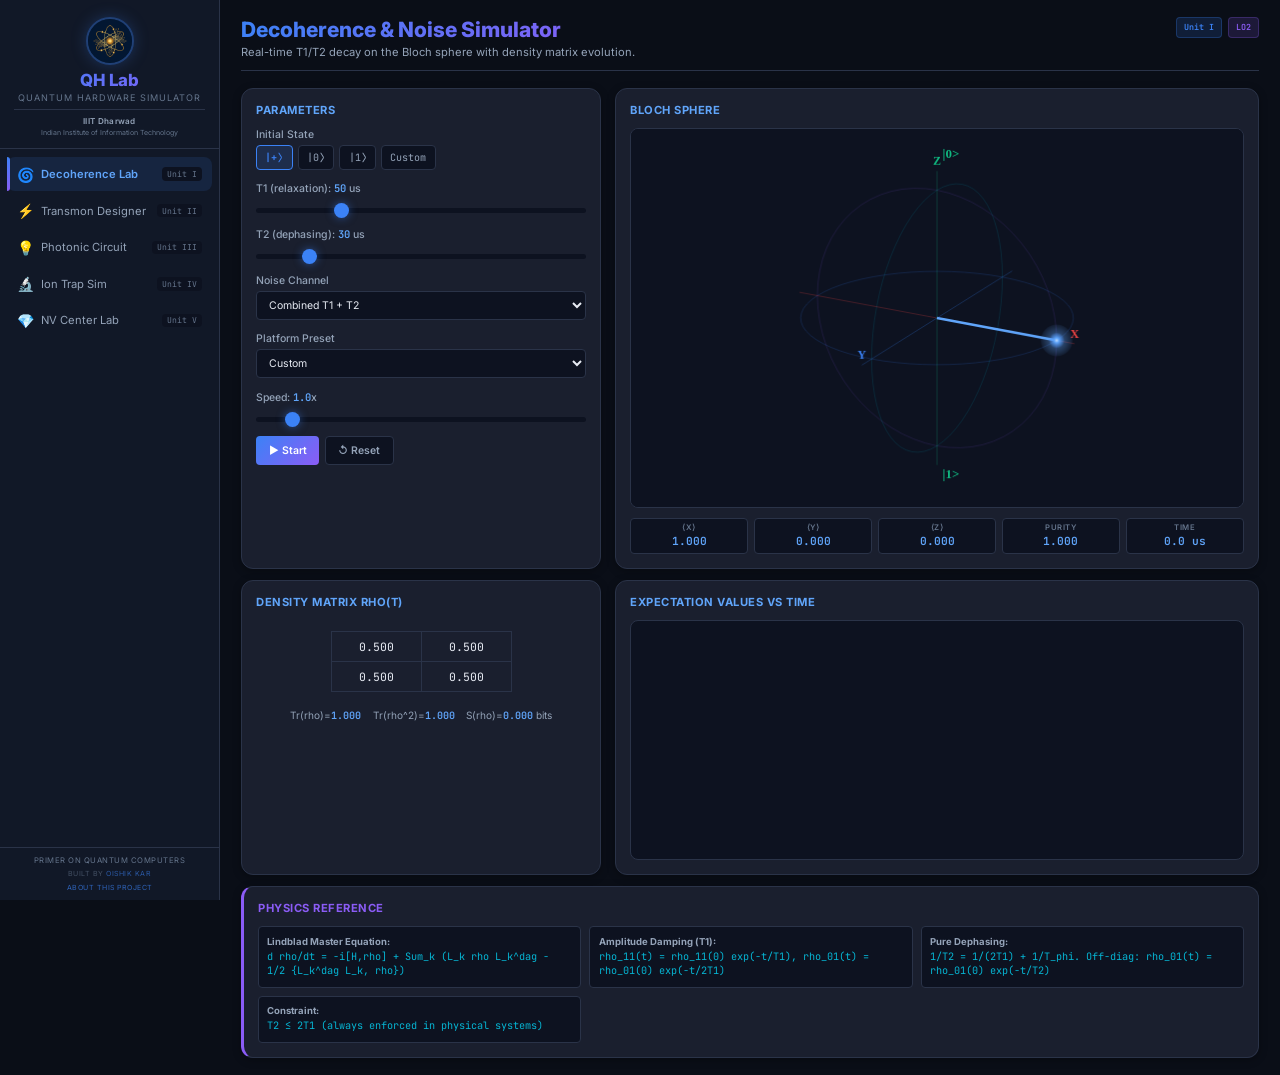
==== commit 7a311b76: "Add IIIT Dharwad branding, logo, README, and About modal" ====
--- a/index.html
+++ b/index.html
@@ -3,7 +3,14 @@
 <head>
 <meta charset="UTF-8">
 <meta name="viewport" content="width=device-width, initial-scale=1.0">
-<title>Quantum Hardware Interactive Lab</title>
+<title>Quantum Hardware Interactive Lab | IIIT Dharwad</title>
+<meta name="description" content="Interactive quantum hardware simulation suite for the Primer on Quantum Computers course at IIIT Dharwad. Simulate transmon qubits, photonic circuits, ion traps, NV centers, and decoherence dynamics.">
+<meta name="author" content="Oishik Kar, IIIT Dharwad">
+<meta name="keywords" content="quantum computing, quantum hardware, transmon, photonic qubit, ion trap, NV center, Bloch sphere, IIIT Dharwad, simulation">
+<meta property="og:title" content="Quantum Hardware Interactive Lab | IIIT Dharwad">
+<meta property="og:description" content="Browser-based quantum hardware simulator with real-time physics computations. Built for the Primer on Quantum Computers course.">
+<meta property="og:type" content="website">
+<link rel="icon" href="data:image/svg+xml,<svg xmlns='http://www.w3.org/2000/svg' viewBox='0 0 100 100'><text y='.9em' font-size='90'>&#9883;</text></svg>">
 <link rel="preconnect" href="https://fonts.googleapis.com">
 <link href="https://fonts.googleapis.com/css2?family=Inter:wght@300;400;500;600;700;800;900&family=JetBrains+Mono:wght@400;500;600&display=swap" rel="stylesheet">
 <style>
@@ -95,11 +102,39 @@
 .eb{background:var(--bgI);border:1px solid var(--brd);border-radius:4px;padding:.6rem}
 .eb strong{display:block;font-size:.68rem;color:var(--t2);margin-bottom:.2rem}
 .eq{font-family:var(--fm);font-size:.73rem;color:var(--ac);line-height:1.4}
+
+.slogo{width:48px;height:48px;border-radius:50%;border:2px solid rgba(59,130,246,.3);margin:0 auto .4rem;display:block;object-fit:cover;filter:drop-shadow(0 0 8px rgba(59,130,246,.3))}
+.college-info{margin-top:.4rem;padding-top:.4rem;border-top:1px solid var(--brd)}
+.college-name{font-size:.58rem;color:var(--t2);line-height:1.3;font-weight:600;letter-spacing:.3px}
+.college-sub{font-size:.5rem;color:var(--t3);margin-top:.1rem;display:block}
+.sfoot{padding:.6rem .5rem;border-top:1px solid var(--brd);text-align:center}
+.sfoot .course{font-size:.55rem;color:var(--t3);text-transform:uppercase;letter-spacing:.5px;display:block}
+.sfoot .credit{font-size:.5rem;color:var(--t3);margin-top:.3rem;display:block;opacity:.6}
+.sfoot .credit a{color:var(--ab);text-decoration:none}
+.about-link{display:block;margin-top:.3rem;font-size:.5rem;color:var(--ab);cursor:pointer;text-decoration:none;opacity:.7;transition:.2s}
+.about-link:hover{opacity:1}
+
+#about-modal{display:none;position:fixed;inset:0;z-index:999;background:rgba(0,0,0,.7);backdrop-filter:blur(4px);align-items:center;justify-content:center}
+#about-modal.show{display:flex}
+.about-box{background:var(--bg3);border:1px solid var(--brd);border-radius:var(--r);padding:1.5rem;max-width:480px;width:90%;max-height:80vh;overflow-y:auto;position:relative}
+.about-box h2{font-size:1.1rem;margin-bottom:.8rem;background:var(--gp);-webkit-background-clip:text;-webkit-text-fill-color:transparent;background-clip:text}
+.about-box p{font-size:.75rem;color:var(--t2);line-height:1.6;margin-bottom:.6rem}
+.about-box .close-btn{position:absolute;top:.8rem;right:.8rem;background:none;border:none;color:var(--t3);font-size:1.2rem;cursor:pointer}
+.about-box .tech-badge{display:inline-block;font-size:.6rem;padding:.15rem .4rem;background:var(--bgI);border:1px solid var(--brd);border-radius:3px;color:var(--ac);font-family:var(--fm);margin:.1rem}
 </style>
 </head>
 <body>
 <nav id="sidebar">
-<div class="shead"><span class="logo">&#9883;</span><h1>QH Lab</h1><span class="sub">Quantum Hardware Simulator</span></div>
+<div class="shead">
+<img src="logo.png" alt="QH Lab" class="slogo" onerror="this.style.display='none';document.getElementById('fallback-logo').style.display='block'">
+<span id="fallback-logo" class="logo" style="display:none">&#9883;</span>
+<h1>QH Lab</h1>
+<span class="sub">Quantum Hardware Simulator</span>
+<div class="college-info">
+<div class="college-name">IIIT Dharwad</div>
+<span class="college-sub">Indian Institute of Information Technology</span>
+</div>
+</div>
 <ul class="nlist">
 <li class="ni active" data-lab="coherence"><span class="nic">&#127744;</span><span class="nl">Decoherence Lab</span><span class="nu">Unit I</span></li>
 <li class="ni" data-lab="transmon"><span class="nic">&#9889;</span><span class="nl">Transmon Designer</span><span class="nu">Unit II</span></li>
@@ -107,8 +142,29 @@
 <li class="ni" data-lab="iontrap"><span class="nic">&#128300;</span><span class="nl">Ion Trap Sim</span><span class="nu">Unit IV</span></li>
 <li class="ni" data-lab="nvcenter"><span class="nic">&#128142;</span><span class="nl">NV Center Lab</span><span class="nu">Unit V</span></li>
 </ul>
-<div class="sfoot">Primer on Quantum Computers</div>
+<div class="sfoot">
+<span class="course">Primer on Quantum Computers</span>
+<span class="credit">Built by <a href="https://github.com/light-oishikk" target="_blank">Oishik Kar</a></span>
+<a class="about-link" onclick="document.getElementById('about-modal').classList.add('show')">About this project</a>
+</div>
 </nav>
+
+<div id="about-modal">
+<div class="about-box">
+<button class="close-btn" onclick="document.getElementById('about-modal').classList.remove('show')">&times;</button>
+<h2>Quantum Hardware Interactive Lab</h2>
+<p><strong>Course:</strong> A Primer on Quantum Computers &mdash; IIIT Dharwad</p>
+<p>This tool provides interactive, browser-based simulations for five core quantum hardware platforms studied in the course. All computations are performed in real-time using first-principles physics models.</p>
+<p><strong>Computation Engine:</strong></p>
+<p>&#8226; <span class="tech-badge">Jacobi Eigenvalue Solver</span> for Hamiltonian diagonalization (Transmon, NV Center)<br>
+&#8226; <span class="tech-badge">Lindblad Dynamics</span> analytical solutions for decoherence evolution<br>
+&#8226; <span class="tech-badge">Mathieu Stability</span> pixel-level stability region computation for ion traps<br>
+&#8226; <span class="tech-badge">Fock State Algebra</span> beam splitter transformations for photonic circuits</p>
+<p><strong>No pre-computed data</strong> &mdash; every plot is generated from the underlying equations when you click Compute. All matrix diagonalizations happen live in the browser.</p>
+<p style="margin-top:.8rem;font-size:.65rem;color:var(--t3)">Zero external dependencies &bull; Pure HTML5/CSS3/JavaScript &bull; Canvas API rendering &bull; ~50KB total</p>
+<p style="font-size:.65rem;color:var(--t3)">Developed by Oishik Kar &bull; IIIT Dharwad &bull; 2026</p>
+</div>
+</div>
 
 <main id="main">
 
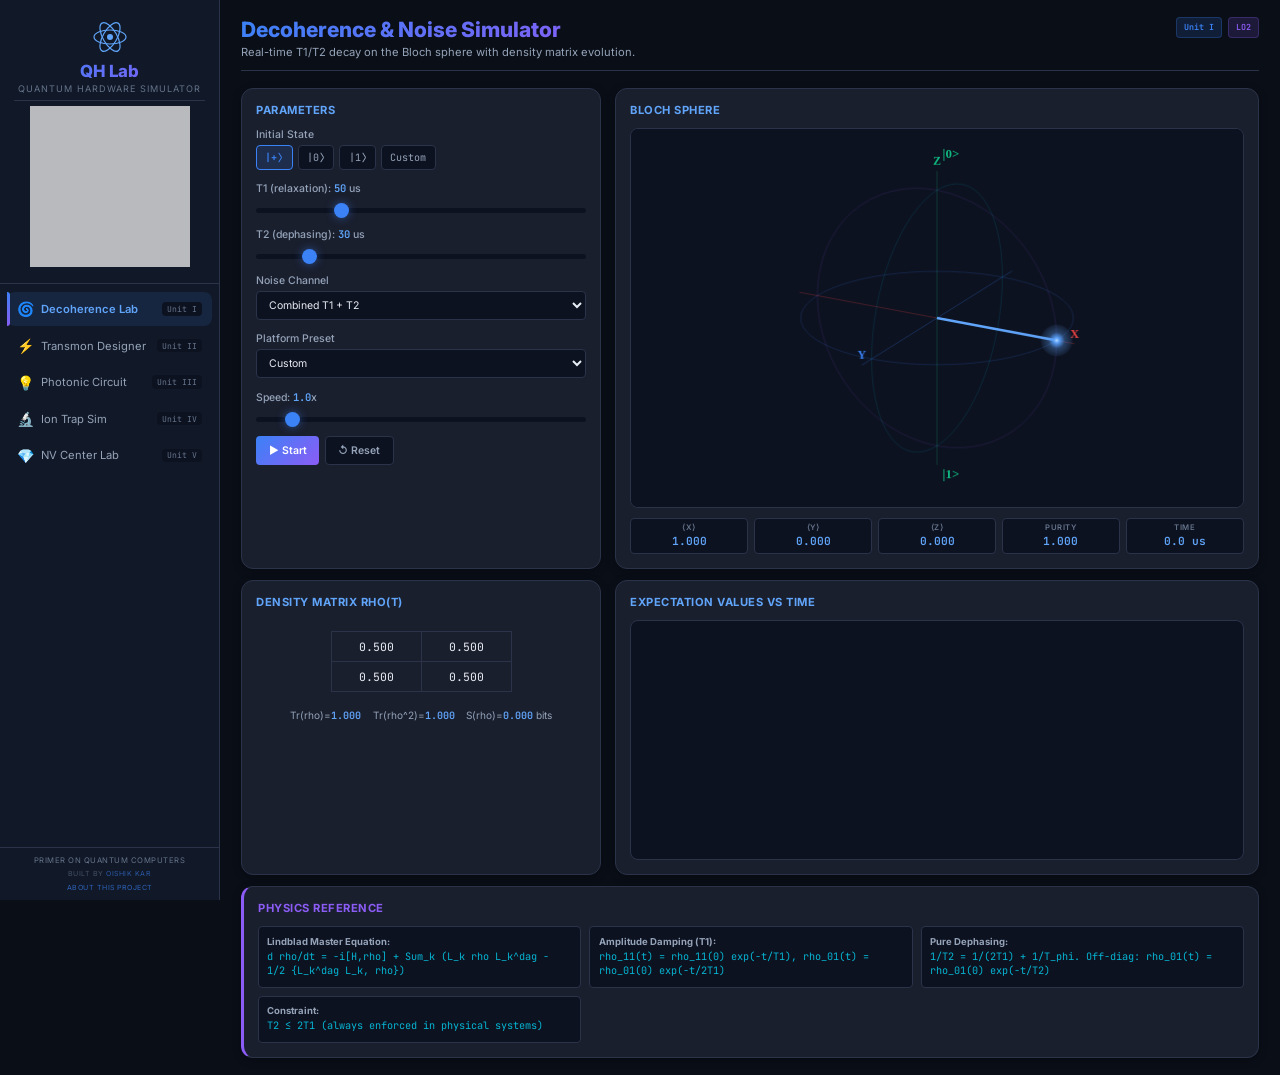
==== commit 009cedb2: "Clean SVG atom icon + official IIIT Dharwad logo" ====
--- a/index.html
+++ b/index.html
@@ -104,6 +104,10 @@
 .eq{font-family:var(--fm);font-size:.73rem;color:var(--ac);line-height:1.4}
 
 .slogo{width:48px;height:48px;border-radius:50%;border:2px solid rgba(59,130,246,.3);margin:0 auto .4rem;display:block;object-fit:cover;filter:drop-shadow(0 0 8px rgba(59,130,246,.3))}
+.atom-icon{width:40px;height:40px;margin:0 auto .3rem;display:block}
+.atom-icon ellipse,.atom-icon circle{fill:none;stroke:#60a5fa;stroke-width:1.2}
+.atom-icon .nucleus{fill:#60a5fa;stroke:none}
+.college-logo{width:160px;margin:0 auto .3rem;display:block;filter:brightness(0) invert(1);opacity:.7}
 .college-info{margin-top:.4rem;padding-top:.4rem;border-top:1px solid var(--brd)}
 .college-name{font-size:.58rem;color:var(--t2);line-height:1.3;font-weight:600;letter-spacing:.3px}
 .college-sub{font-size:.5rem;color:var(--t3);margin-top:.1rem;display:block}
@@ -126,13 +130,11 @@
 <body>
 <nav id="sidebar">
 <div class="shead">
-<img src="logo.png" alt="QH Lab" class="slogo" onerror="this.style.display='none';document.getElementById('fallback-logo').style.display='block'">
-<span id="fallback-logo" class="logo" style="display:none">&#9883;</span>
+<svg class="atom-icon" viewBox="0 0 40 40"><circle class="nucleus" cx="20" cy="20" r="3"/><ellipse cx="20" cy="20" rx="16" ry="7"/><ellipse cx="20" cy="20" rx="16" ry="7" transform="rotate(60 20 20)"/><ellipse cx="20" cy="20" rx="16" ry="7" transform="rotate(120 20 20)"/></svg>
 <h1>QH Lab</h1>
 <span class="sub">Quantum Hardware Simulator</span>
 <div class="college-info">
-<div class="college-name">IIIT Dharwad</div>
-<span class="college-sub">Indian Institute of Information Technology</span>
+<img src="iiitdwd.png" alt="IIIT Dharwad" class="college-logo" onerror="this.outerHTML='<div class=college-name>IIIT Dharwad</div>'">
 </div>
 </div>
 <ul class="nlist">
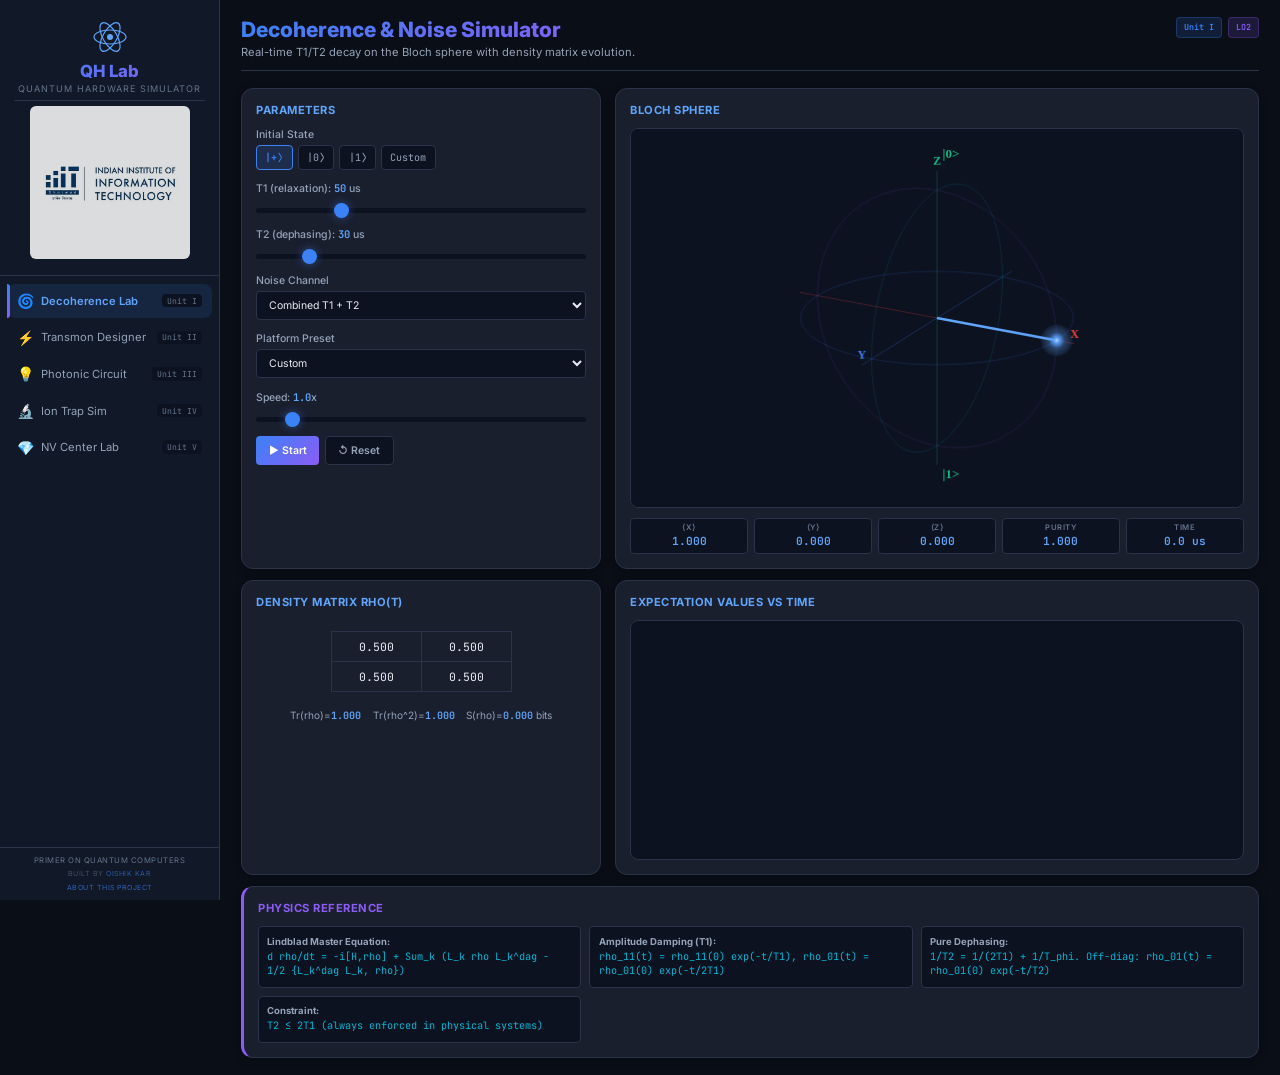
==== commit 83e2fa9d: "Fix IIIT Dharwad logo rendering - white background pill" ====
--- a/index.html
+++ b/index.html
@@ -107,7 +107,7 @@
 .atom-icon{width:40px;height:40px;margin:0 auto .3rem;display:block}
 .atom-icon ellipse,.atom-icon circle{fill:none;stroke:#60a5fa;stroke-width:1.2}
 .atom-icon .nucleus{fill:#60a5fa;stroke:none}
-.college-logo{width:160px;margin:0 auto .3rem;display:block;filter:brightness(0) invert(1);opacity:.7}
+.college-logo{width:160px;margin:0 auto .3rem;display:block;background:#fff;padding:6px 10px;border-radius:6px;opacity:.85}
 .college-info{margin-top:.4rem;padding-top:.4rem;border-top:1px solid var(--brd)}
 .college-name{font-size:.58rem;color:var(--t2);line-height:1.3;font-weight:600;letter-spacing:.3px}
 .college-sub{font-size:.5rem;color:var(--t3);margin-top:.1rem;display:block}
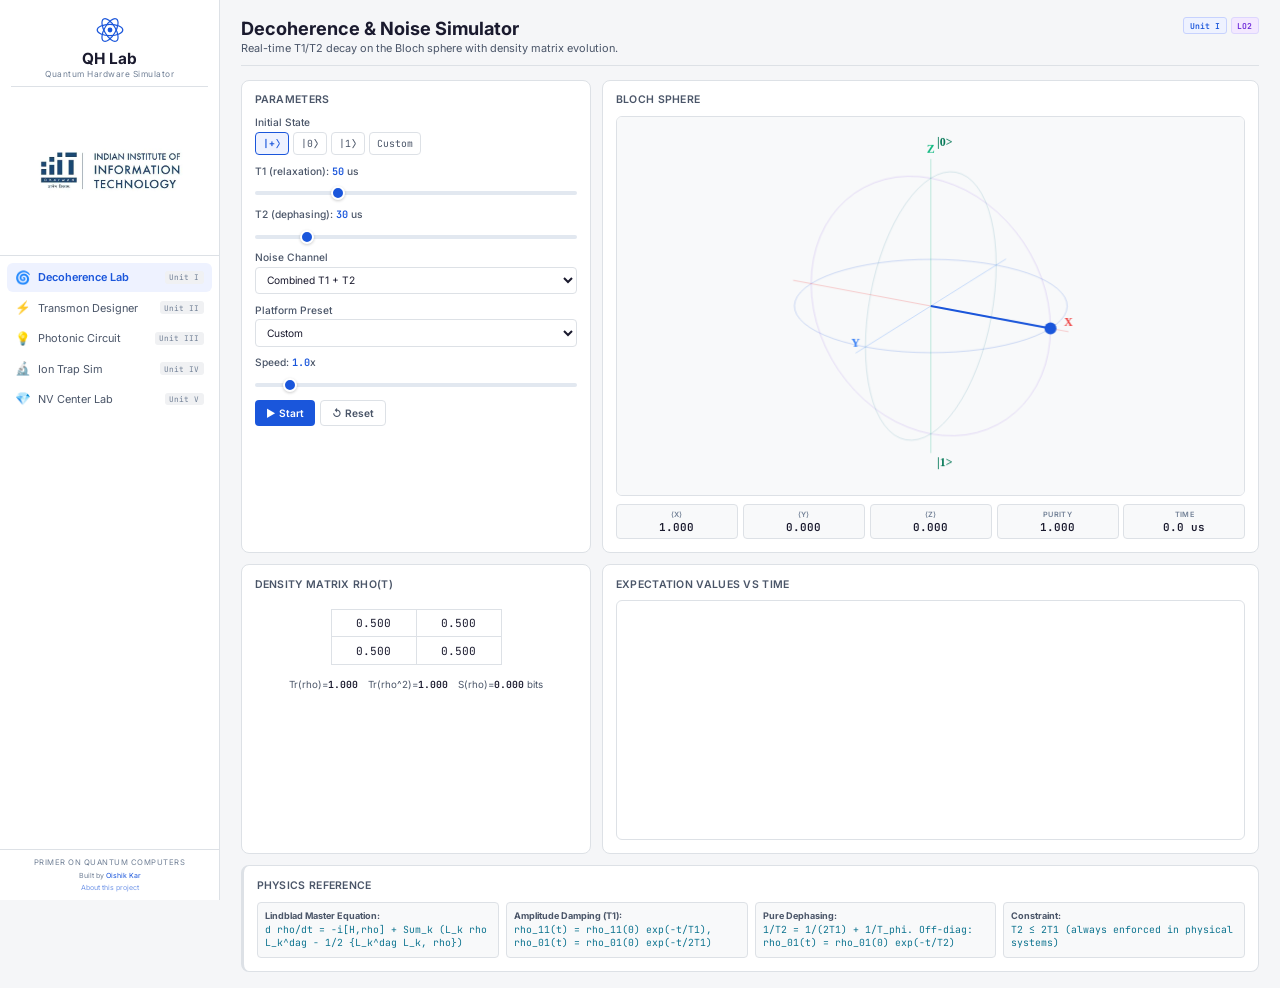
==== commit e622a09a: "Complete theme overhaul: clean light academic design, no AI aesthetic" ====
--- a/index.html
+++ b/index.html
@@ -14,117 +14,111 @@
 <link rel="preconnect" href="https://fonts.googleapis.com">
 <link href="https://fonts.googleapis.com/css2?family=Inter:wght@300;400;500;600;700;800;900&family=JetBrains+Mono:wght@400;500;600&display=swap" rel="stylesheet">
 <style>
-:root{--bg:#0a0e17;--bg2:#111827;--bg3:#1a1f2e;--bg4:#222840;--bgI:#0d1220;--brd:#2a3348;--t1:#e8ecf4;--t2:#94a3b8;--t3:#64748b;--ta:#60a5fa;--ab:#3b82f6;--ac:#06b6d4;--ap:#8b5cf6;--ag:#10b981;--aw:#f59e0b;--ar:#ef4444;--gp:linear-gradient(135deg,#3b82f6,#8b5cf6);--r:12px;--rs:8px;--f:'Inter',sans-serif;--fm:'JetBrains Mono',monospace}
+:root{--bg:#f5f6f8;--bg2:#fff;--bg3:#fff;--bg4:#f0f1f3;--bgI:#f8f9fa;--brd:#dde1e6;--t1:#1a1a2e;--t2:#4a5568;--t3:#718096;--ta:#1a56db;--ab:#1a56db;--ac:#0e7490;--ap:#6d28d9;--ag:#047857;--aw:#b45309;--ar:#dc2626;--r:8px;--rs:6px;--f:'Inter',sans-serif;--fm:'JetBrains Mono',monospace}
 *,*::before,*::after{box-sizing:border-box;margin:0;padding:0}
 html{font-size:14px}
-body{font-family:var(--f);background:var(--bg);color:var(--t1);display:flex;min-height:100vh;overflow-x:hidden;-webkit-font-smoothing:antialiased}
-::-webkit-scrollbar{width:6px}::-webkit-scrollbar-track{background:var(--bg2)}::-webkit-scrollbar-thumb{background:var(--brd);border-radius:3px}
+body{font-family:var(--f);background:var(--bg);color:var(--t1);display:flex;min-height:100vh;overflow-x:hidden}
+::-webkit-scrollbar{width:6px}::-webkit-scrollbar-track{background:#f1f1f1}::-webkit-scrollbar-thumb{background:#c1c1c1;border-radius:3px}
 
 #sidebar{width:220px;min-width:220px;background:var(--bg2);border-right:1px solid var(--brd);position:fixed;top:0;left:0;height:100vh;z-index:100;display:flex;flex-direction:column}
-.shead{padding:1.2rem 1rem .8rem;border-bottom:1px solid var(--brd);text-align:center}
-.shead .logo{font-size:2rem;display:block;margin-bottom:.2rem;filter:drop-shadow(0 0 12px rgba(59,130,246,.5));animation:pg 3s ease-in-out infinite}
-@keyframes pg{0%,100%{filter:drop-shadow(0 0 8px rgba(59,130,246,.4))}50%{filter:drop-shadow(0 0 20px rgba(139,92,246,.6))}}
-.shead h1{font-size:1.2rem;font-weight:800;background:var(--gp);-webkit-background-clip:text;-webkit-text-fill-color:transparent;background-clip:text}
-.shead .sub{font-size:.65rem;color:var(--t3);text-transform:uppercase;letter-spacing:1px;display:block;margin-top:.15rem}
-.nlist{list-style:none;padding:.6rem .5rem;flex:1}
-.ni{display:flex;align-items:center;gap:.5rem;padding:.6rem .7rem;border-radius:var(--rs);cursor:pointer;transition:.2s;margin-bottom:.2rem;position:relative}
-.ni::before{content:'';position:absolute;left:0;top:0;height:100%;width:3px;background:var(--gp);border-radius:0 3px 3px 0;opacity:0;transition:.2s}
+.shead{padding:1rem .8rem .7rem;border-bottom:1px solid var(--brd);text-align:center}
+.shead .logo{font-size:2rem;display:block;margin-bottom:.2rem}
+.atom-icon{width:32px;height:32px;margin:0 auto .2rem;display:block}
+.atom-icon ellipse,.atom-icon circle{fill:none;stroke:var(--ta);stroke-width:1.5}
+.atom-icon .nucleus{fill:var(--ta);stroke:none}
+.shead h1{font-size:1.1rem;font-weight:700;color:var(--t1)}
+.shead .sub{font-size:.6rem;color:var(--t3);letter-spacing:.5px;display:block;margin-top:.1rem}
+.college-info{margin-top:.5rem;padding-top:.5rem;border-top:1px solid var(--brd)}
+.college-logo{width:150px;margin:0 auto;display:block;opacity:.9}
+.college-name{font-size:.6rem;color:var(--t2);font-weight:600}
+.nlist{list-style:none;padding:.5rem;flex:1}
+.ni{display:flex;align-items:center;gap:.5rem;padding:.5rem .6rem;border-radius:var(--rs);cursor:pointer;transition:background .15s;margin-bottom:.1rem}
 .ni:hover{background:var(--bg4)}
-.ni.active{background:rgba(59,130,246,.12)}.ni.active::before{opacity:1}.ni.active .nl{color:var(--ta);font-weight:600}
-.nic{font-size:1rem;flex-shrink:0}
-.nl{font-size:.8rem;color:var(--t2);flex:1;white-space:nowrap}
-.nu{font-size:.58rem;color:var(--t3);background:var(--bgI);padding:.12rem .35rem;border-radius:4px;font-family:var(--fm)}
-.sfoot{padding:.8rem;border-top:1px solid var(--brd);font-size:.6rem;color:var(--t3);text-transform:uppercase;letter-spacing:.5px;text-align:center}
-
-#main{flex:1;margin-left:220px;padding:1.2rem 1.5rem;max-width:1100px}
-.lab{display:none}.lab.active{display:block;animation:fi .3s ease-out}
-@keyframes fi{from{opacity:0;transform:translateY(8px)}to{opacity:1;transform:translateY(0)}}
-
-.lh{display:flex;justify-content:space-between;align-items:flex-start;margin-bottom:1.2rem;padding-bottom:.8rem;border-bottom:1px solid var(--brd)}
-.lh h2{font-size:1.5rem;font-weight:800;background:var(--gp);-webkit-background-clip:text;-webkit-text-fill-color:transparent;background-clip:text}
-.lh p{color:var(--t2);font-size:.8rem;margin-top:.2rem;max-width:550px}
-.hb{display:flex;gap:.4rem}
-.badge{font-size:.6rem;font-weight:600;padding:.25rem .5rem;border-radius:4px;font-family:var(--fm)}
-.bu{background:rgba(59,130,246,.15);color:var(--ab);border:1px solid rgba(59,130,246,.25)}
-.bl{background:rgba(139,92,246,.15);color:var(--ap);border:1px solid rgba(139,92,246,.25)}
-
-.g2{display:grid;gap:1rem;grid-template-columns:360px 1fr}
-@media(max-width:900px){.g2{grid-template-columns:1fr}}
-
-.p{background:var(--bg3);border:1px solid var(--brd);border-radius:var(--r);padding:1rem;box-shadow:0 2px 8px rgba(0,0,0,.3)}
-.p h3{font-size:.8rem;font-weight:700;color:var(--ta);text-transform:uppercase;letter-spacing:.5px;margin-bottom:.8rem}
-.p h4{font-size:.7rem;font-weight:600;color:var(--t2);margin-bottom:.4rem}
-
-.cg{margin-bottom:.8rem}
-.cg label{display:block;font-size:.75rem;color:var(--t2);margin-bottom:.3rem;font-weight:500}
-.cg label span{color:var(--ta);font-family:var(--fm);font-weight:600}
-.cg small{display:block;color:var(--t3);font-size:.62rem;margin-top:.15rem}
-
-input[type=range]{-webkit-appearance:none;width:100%;height:5px;border-radius:3px;background:var(--bgI);outline:none;cursor:pointer}
-input[type=range]::-webkit-slider-thumb{-webkit-appearance:none;width:15px;height:15px;border-radius:50%;background:var(--ab);cursor:pointer;box-shadow:0 0 8px rgba(59,130,246,.5)}
-input[type=range]::-moz-range-thumb{width:15px;height:15px;border-radius:50%;background:var(--ab);border:none;cursor:pointer}
-
-select{width:100%;padding:.45rem .6rem;background:var(--bgI);border:1px solid var(--brd);border-radius:4px;color:var(--t1);font-family:var(--f);font-size:.75rem;cursor:pointer;outline:none}
-select:focus{border-color:var(--ab)}
-
-.br{display:flex;gap:.4rem;margin-top:.8rem}
-.btn{padding:.5rem .9rem;border:none;border-radius:4px;font-family:var(--f);font-weight:600;font-size:.75rem;cursor:pointer;transition:.2s;display:inline-flex;align-items:center;gap:.25rem}
-.bp{background:var(--gp);color:#fff}.bp:hover{transform:translateY(-1px);box-shadow:0 4px 15px rgba(59,130,246,.35)}
-.bs{background:var(--bgI);color:var(--t2);border:1px solid var(--brd)}.bs:hover{border-color:var(--ab);color:var(--t1)}
-.bsm{padding:.35rem .6rem;font-size:.7rem}
-
-.sp{display:flex;gap:.35rem;flex-wrap:wrap}
-.sb{padding:.35rem .6rem;border:1px solid var(--brd);border-radius:4px;background:var(--bgI);color:var(--t2);font-family:var(--fm);font-size:.72rem;cursor:pointer;transition:.2s}
-.sb:hover{border-color:var(--ab);color:var(--t1)}
-.sb.active{background:rgba(59,130,246,.15);border-color:var(--ab);color:var(--ab);font-weight:600}
-
-.rb{background:var(--bgI);border:1px solid var(--brd);border-radius:var(--rs);padding:.7rem;margin-top:.8rem}
-.rb h4{margin-bottom:.5rem;padding-bottom:.3rem;border-bottom:1px solid var(--brd)}
-.rr{display:flex;justify-content:space-between;align-items:center;padding:.25rem 0;font-size:.72rem}
-.rr span:first-child{color:var(--t2)}.rr span:last-child{color:var(--ta);font-family:var(--fm);font-weight:600}
-
-canvas{width:100%;display:block;border-radius:var(--rs);background:var(--bgI);border:1px solid var(--brd)}
-
-.bro{display:flex;gap:.4rem;margin-top:.7rem;flex-wrap:wrap}
-.ri{flex:1;min-width:60px;background:var(--bgI);border:1px solid var(--brd);border-radius:4px;padding:.35rem .4rem;text-align:center}
-.rl{display:block;font-size:.55rem;color:var(--t3);font-weight:600;text-transform:uppercase;letter-spacing:.5px}
-.rv{display:block;font-size:.8rem;font-family:var(--fm);font-weight:600;color:var(--ta);margin-top:.1rem}
-
-.dm{display:flex;justify-content:center;padding:.8rem}
-.mt{border-collapse:collapse;font-family:var(--fm);font-size:.82rem}
-.mt td{padding:.5rem .8rem;border:1px solid var(--brd);text-align:center;min-width:90px;transition:.2s}
-.mi{text-align:center;margin-top:.4rem;font-size:.72rem;color:var(--t2);display:flex;gap:.8rem;justify-content:center;flex-wrap:wrap}
-.mi span{color:var(--ta);font-family:var(--fm);font-weight:600}
-
-.tp{margin-top:.8rem;border-left:3px solid var(--ap)}
-.tp h3{color:var(--ap)}
-.tc{display:grid;grid-template-columns:repeat(auto-fit,minmax(260px,1fr));gap:.6rem}
-.eb{background:var(--bgI);border:1px solid var(--brd);border-radius:4px;padding:.6rem}
-.eb strong{display:block;font-size:.68rem;color:var(--t2);margin-bottom:.2rem}
-.eq{font-family:var(--fm);font-size:.73rem;color:var(--ac);line-height:1.4}
-
-.slogo{width:48px;height:48px;border-radius:50%;border:2px solid rgba(59,130,246,.3);margin:0 auto .4rem;display:block;object-fit:cover;filter:drop-shadow(0 0 8px rgba(59,130,246,.3))}
-.atom-icon{width:40px;height:40px;margin:0 auto .3rem;display:block}
-.atom-icon ellipse,.atom-icon circle{fill:none;stroke:#60a5fa;stroke-width:1.2}
-.atom-icon .nucleus{fill:#60a5fa;stroke:none}
-.college-logo{width:160px;margin:0 auto .3rem;display:block;background:#fff;padding:6px 10px;border-radius:6px;opacity:.85}
-.college-info{margin-top:.4rem;padding-top:.4rem;border-top:1px solid var(--brd)}
-.college-name{font-size:.58rem;color:var(--t2);line-height:1.3;font-weight:600;letter-spacing:.3px}
-.college-sub{font-size:.5rem;color:var(--t3);margin-top:.1rem;display:block}
+.ni.active{background:#eef2ff}
+.ni.active .nl{color:var(--ta);font-weight:600}
+.nic{font-size:.9rem;flex-shrink:0}
+.nl{font-size:.78rem;color:var(--t2);flex:1;white-space:nowrap}
+.nu{font-size:.55rem;color:var(--t3);background:var(--bg4);padding:.1rem .3rem;border-radius:3px;font-family:var(--fm)}
 .sfoot{padding:.6rem .5rem;border-top:1px solid var(--brd);text-align:center}
 .sfoot .course{font-size:.55rem;color:var(--t3);text-transform:uppercase;letter-spacing:.5px;display:block}
-.sfoot .credit{font-size:.5rem;color:var(--t3);margin-top:.3rem;display:block;opacity:.6}
-.sfoot .credit a{color:var(--ab);text-decoration:none}
-.about-link{display:block;margin-top:.3rem;font-size:.5rem;color:var(--ab);cursor:pointer;text-decoration:none;opacity:.7;transition:.2s}
+.sfoot .credit{font-size:.5rem;color:var(--t3);margin-top:.25rem;display:block}
+.sfoot .credit a{color:var(--ta);text-decoration:none}
+.about-link{display:block;margin-top:.2rem;font-size:.5rem;color:var(--ta);cursor:pointer;text-decoration:none;opacity:.6;transition:opacity .15s}
 .about-link:hover{opacity:1}
 
-#about-modal{display:none;position:fixed;inset:0;z-index:999;background:rgba(0,0,0,.7);backdrop-filter:blur(4px);align-items:center;justify-content:center}
+#main{flex:1;margin-left:220px;padding:1.2rem 1.5rem;max-width:1100px}
+.lab{display:none}.lab.active{display:block}
+
+.lh{display:flex;justify-content:space-between;align-items:flex-start;margin-bottom:1rem;padding-bottom:.7rem;border-bottom:1px solid var(--brd)}
+.lh h2{font-size:1.3rem;font-weight:700;color:var(--t1)}
+.lh p{color:var(--t2);font-size:.78rem;margin-top:.15rem;max-width:550px}
+.hb{display:flex;gap:.3rem}
+.badge{font-size:.58rem;font-weight:600;padding:.2rem .4rem;border-radius:3px;font-family:var(--fm)}
+.bu{background:#eef2ff;color:var(--ta);border:1px solid #c7d2fe}
+.bl{background:#f3e8ff;color:var(--ap);border:1px solid #ddd6fe}
+
+.g2{display:grid;gap:.8rem;grid-template-columns:350px 1fr}
+@media(max-width:900px){.g2{grid-template-columns:1fr}}
+
+.p{background:var(--bg3);border:1px solid var(--brd);border-radius:var(--r);padding:.9rem}
+.p h3{font-size:.75rem;font-weight:600;color:var(--t2);text-transform:uppercase;letter-spacing:.3px;margin-bottom:.7rem}
+.p h4{font-size:.68rem;font-weight:600;color:var(--t2);margin-bottom:.4rem}
+
+.cg{margin-bottom:.7rem}
+.cg label{display:block;font-size:.73rem;color:var(--t2);margin-bottom:.25rem;font-weight:500}
+.cg label span{color:var(--ta);font-family:var(--fm);font-weight:600}
+.cg small{display:block;color:var(--t3);font-size:.6rem;margin-top:.1rem}
+
+input[type=range]{-webkit-appearance:none;width:100%;height:4px;border-radius:2px;background:#e2e8f0;outline:none;cursor:pointer}
+input[type=range]::-webkit-slider-thumb{-webkit-appearance:none;width:14px;height:14px;border-radius:50%;background:var(--ab);cursor:pointer;border:2px solid #fff;box-shadow:0 1px 3px rgba(0,0,0,.2)}
+input[type=range]::-moz-range-thumb{width:14px;height:14px;border-radius:50%;background:var(--ab);border:2px solid #fff;cursor:pointer}
+
+select{width:100%;padding:.4rem .5rem;background:#fff;border:1px solid var(--brd);border-radius:4px;color:var(--t1);font-family:var(--f);font-size:.73rem;cursor:pointer;outline:none}
+select:focus{border-color:var(--ab)}
+
+.br{display:flex;gap:.35rem;margin-top:.7rem}
+.btn{padding:.45rem .8rem;border:none;border-radius:4px;font-family:var(--f);font-weight:600;font-size:.73rem;cursor:pointer;transition:background .15s;display:inline-flex;align-items:center;gap:.2rem}
+.bp{background:var(--ab);color:#fff}.bp:hover{background:#1e40af}
+.bs{background:#fff;color:var(--t2);border:1px solid var(--brd)}.bs:hover{border-color:var(--ab);color:var(--t1)}
+.bsm{padding:.3rem .55rem;font-size:.68rem}
+
+.sp{display:flex;gap:.3rem;flex-wrap:wrap}
+.sb{padding:.3rem .5rem;border:1px solid var(--brd);border-radius:4px;background:#fff;color:var(--t2);font-family:var(--fm);font-size:.7rem;cursor:pointer;transition:border-color .15s}
+.sb:hover{border-color:var(--ab)}
+.sb.active{background:#eef2ff;border-color:var(--ab);color:var(--ab);font-weight:600}
+
+.rb{background:var(--bgI);border:1px solid var(--brd);border-radius:var(--rs);padding:.6rem;margin-top:.7rem}
+.rb h4{margin-bottom:.4rem;padding-bottom:.25rem;border-bottom:1px solid var(--brd)}
+.rr{display:flex;justify-content:space-between;align-items:center;padding:.2rem 0;font-size:.7rem}
+.rr span:first-child{color:var(--t2)}.rr span:last-child{color:var(--t1);font-family:var(--fm);font-weight:600}
+
+canvas{width:100%;display:block;border-radius:var(--rs);background:#fff;border:1px solid var(--brd)}
+
+.bro{display:flex;gap:.35rem;margin-top:.6rem;flex-wrap:wrap}
+.ri{flex:1;min-width:55px;background:var(--bgI);border:1px solid var(--brd);border-radius:4px;padding:.3rem .35rem;text-align:center}
+.rl{display:block;font-size:.52rem;color:var(--t3);font-weight:600;text-transform:uppercase;letter-spacing:.3px}
+.rv{display:block;font-size:.78rem;font-family:var(--fm);font-weight:600;color:var(--t1);margin-top:.1rem}
+
+.dm{display:flex;justify-content:center;padding:.6rem}
+.mt{border-collapse:collapse;font-family:var(--fm);font-size:.8rem}
+.mt td{padding:.45rem .7rem;border:1px solid var(--brd);text-align:center;min-width:85px}
+.mi{text-align:center;margin-top:.35rem;font-size:.7rem;color:var(--t2);display:flex;gap:.7rem;justify-content:center;flex-wrap:wrap}
+.mi span{color:var(--t1);font-family:var(--fm);font-weight:600}
+
+.tp{margin-top:.8rem;border-left:3px solid var(--brd)}
+.tp h3{color:var(--t2)}
+.tc{display:grid;grid-template-columns:repeat(auto-fit,minmax(240px,1fr));gap:.5rem}
+.eb{background:var(--bgI);border:1px solid var(--brd);border-radius:4px;padding:.5rem}
+.eb strong{display:block;font-size:.65rem;color:var(--t2);margin-bottom:.15rem}
+.eq{font-family:var(--fm);font-size:.7rem;color:var(--ac);line-height:1.4}
+
+#about-modal{display:none;position:fixed;inset:0;z-index:999;background:rgba(0,0,0,.4);align-items:center;justify-content:center}
 #about-modal.show{display:flex}
-.about-box{background:var(--bg3);border:1px solid var(--brd);border-radius:var(--r);padding:1.5rem;max-width:480px;width:90%;max-height:80vh;overflow-y:auto;position:relative}
-.about-box h2{font-size:1.1rem;margin-bottom:.8rem;background:var(--gp);-webkit-background-clip:text;-webkit-text-fill-color:transparent;background-clip:text}
-.about-box p{font-size:.75rem;color:var(--t2);line-height:1.6;margin-bottom:.6rem}
-.about-box .close-btn{position:absolute;top:.8rem;right:.8rem;background:none;border:none;color:var(--t3);font-size:1.2rem;cursor:pointer}
-.about-box .tech-badge{display:inline-block;font-size:.6rem;padding:.15rem .4rem;background:var(--bgI);border:1px solid var(--brd);border-radius:3px;color:var(--ac);font-family:var(--fm);margin:.1rem}
+.about-box{background:#fff;border:1px solid var(--brd);border-radius:var(--r);padding:1.5rem;max-width:460px;width:90%;max-height:80vh;overflow-y:auto;position:relative}
+.about-box h2{font-size:1rem;font-weight:700;margin-bottom:.7rem;color:var(--t1)}
+.about-box p{font-size:.73rem;color:var(--t2);line-height:1.6;margin-bottom:.5rem}
+.about-box .close-btn{position:absolute;top:.7rem;right:.7rem;background:none;border:none;color:var(--t3);font-size:1.1rem;cursor:pointer}
+.about-box .tech-badge{display:inline-block;font-size:.58rem;padding:.12rem .35rem;background:var(--bgI);border:1px solid var(--brd);border-radius:3px;color:var(--ac);font-family:var(--fm);margin:.08rem}
 </style>
 </head>
 <body>
@@ -353,29 +347,29 @@
 
 // === PLOT UTIL ===
 function gcs(c){var r=c.getBoundingClientRect();return{w:r.width||c.offsetWidth||500,h:r.height||c.offsetHeight||300}}
-var COLS=['#3b82f6','#10b981','#f59e0b','#ef4444','#8b5cf6','#ec4899','#06b6d4','#84cc16'];
+var COLS=['#1a56db','#047857','#b45309','#dc2626','#6d28d9','#be185d','#0e7490','#4d7c0f'];
 
 function drawPlot(c,cfg){
     var s=gcs(c),w=s.w,h=s.h,dp=window.devicePixelRatio||1;
     c.width=w*dp;c.height=h*dp;
     var x=c.getContext('2d');x.scale(dp,dp);
     var P={t:28,r:18,b:36,l:50},pW=w-P.l-P.r,pH=h-P.t-P.b;
-    x.fillStyle='#0d1220';x.fillRect(0,0,w,h);
+    x.fillStyle='#fff';x.fillRect(0,0,w,h);
     var xR=cfg.xMax-cfg.xMin||1,yR=cfg.yMax-cfg.yMin||1;
     function tx(v){return P.l+(v-cfg.xMin)/xR*pW}
     function ty(v){return P.t+pH-(v-cfg.yMin)/yR*pH}
     // grid
-    x.strokeStyle='#1e2a3a';x.lineWidth=.5;
+    x.strokeStyle='#e8ecf0';x.lineWidth=.5;
     for(var i=0;i<=5;i++){var gx=P.l+i/5*pW;x.beginPath();x.moveTo(gx,P.t);x.lineTo(gx,P.t+pH);x.stroke();var gy=P.t+i/5*pH;x.beginPath();x.moveTo(P.l,gy);x.lineTo(P.l+pW,gy);x.stroke()}
     // axes
-    x.strokeStyle='#2a3a50';x.lineWidth=1;x.beginPath();x.moveTo(P.l,P.t);x.lineTo(P.l,P.t+pH);x.lineTo(P.l+pW,P.t+pH);x.stroke();
+    x.strokeStyle='#ccd0d5';x.lineWidth=1;x.beginPath();x.moveTo(P.l,P.t);x.lineTo(P.l,P.t+pH);x.lineTo(P.l+pW,P.t+pH);x.stroke();
     // labels
-    x.fillStyle='#64748b';x.font='10px Inter';x.textAlign='center';
+    x.fillStyle='#718096';x.font='10px Inter';x.textAlign='center';
     for(var i=0;i<=5;i++){var v=cfg.xMin+i/5*xR;x.fillText(v.toPrecision(3),P.l+i/5*pW,P.t+pH+15)}
     x.textAlign='right';for(var i=0;i<=5;i++){var v=cfg.yMin+(1-i/5)*yR;x.fillText(v.toPrecision(3),P.l-6,P.t+i/5*pH+4)}
-    if(cfg.xL){x.fillStyle='#94a3b8';x.font='11px Inter';x.textAlign='center';x.fillText(cfg.xL,P.l+pW/2,h-4)}
-    if(cfg.yL){x.save();x.translate(10,P.t+pH/2);x.rotate(-Math.PI/2);x.fillStyle='#94a3b8';x.font='11px Inter';x.textAlign='center';x.fillText(cfg.yL,0,0);x.restore()}
-    if(cfg.title){x.fillStyle='#e8ecf4';x.font='bold 12px Inter';x.textAlign='center';x.fillText(cfg.title,P.l+pW/2,14)}
+    if(cfg.xL){x.fillStyle='#4a5568';x.font='11px Inter';x.textAlign='center';x.fillText(cfg.xL,P.l+pW/2,h-4)}
+    if(cfg.yL){x.save();x.translate(10,P.t+pH/2);x.rotate(-Math.PI/2);x.fillStyle='#4a5568';x.font='11px Inter';x.textAlign='center';x.fillText(cfg.yL,0,0);x.restore()}
+    if(cfg.title){x.fillStyle='#1a1a2e';x.font='bold 12px Inter';x.textAlign='center';x.fillText(cfg.title,P.l+pW/2,14)}
     // data
     cfg.ds.forEach(function(d,di){
         x.strokeStyle=d.c||COLS[di%8];x.lineWidth=d.dash?1.5:2;
@@ -388,7 +382,7 @@
     });
     // legend
     var lx=P.l+8,ly=P.t+8;x.font='10px Inter';
-    cfg.ds.forEach(function(d,di){if(!d.l)return;x.fillStyle=d.c||COLS[di%8];x.fillRect(lx,ly-3,12,3);x.fillStyle='#94a3b8';x.textAlign='left';x.fillText(d.l,lx+16,ly+1);ly+=13});
+    cfg.ds.forEach(function(d,di){if(!d.l)return;x.fillStyle=d.c||COLS[di%8];x.fillRect(lx,ly-3,12,3);x.fillStyle='#4a5568';x.textAlign='left';x.fillText(d.l,lx+16,ly+1);ly+=13});
 }
 
 // === EIGENVALUE SOLVER (Jacobi) ===
@@ -446,14 +440,14 @@
     var cv=document.getElementById('cBloch'),s=gcs(cv),w=s.w,h=s.h,dp=window.devicePixelRatio||1;
     cv.width=w*dp;cv.height=h*dp;var x=cv.getContext('2d');x.scale(dp,dp);
     var cx=w/2,cy=h/2,R=Math.min(w,h)*.36;
-    x.fillStyle='#0d1220';x.fillRect(0,0,w,h);
+    x.fillStyle='#f8f9fa';x.fillRect(0,0,w,h);
     var tX=.35,tY=-.5;
     function pr(a,b,c){var x1=a*Math.cos(tY)+c*Math.sin(tY),z1=-a*Math.sin(tY)+c*Math.cos(tY),y1=b*Math.cos(tX)-z1*Math.sin(tX);return{x:cx+x1*R,y:cy-y1*R}}
     // circles
     function drawCircle(fx,fy,fz,col){x.strokeStyle=col;x.lineWidth=1;x.beginPath();for(var i=0;i<=64;i++){var a=i/64*Math.PI*2,p=pr(fx(a),fy(a),fz(a));if(i===0)x.moveTo(p.x,p.y);else x.lineTo(p.x,p.y)}x.stroke()}
-    drawCircle(Math.cos,function(){return 0},Math.sin,'rgba(59,130,246,.18)');
-    drawCircle(Math.cos,Math.sin,function(){return 0},'rgba(139,92,246,.14)');
-    drawCircle(function(){return 0},Math.cos,Math.sin,'rgba(6,182,212,.14)');
+    drawCircle(Math.cos,function(){return 0},Math.sin,'rgba(26,86,219,.2)');
+    drawCircle(Math.cos,Math.sin,function(){return 0},'rgba(109,40,217,.15)');
+    drawCircle(function(){return 0},Math.cos,Math.sin,'rgba(14,116,144,.15)');
     // axes
     var axes=[{d:[1,0,0],l:'X',c:'#ef4444'},{d:[0,1,0],l:'Z',c:'#10b981'},{d:[0,0,1],l:'Y',c:'#3b82f6'}];
     axes.forEach(function(ax){
@@ -462,17 +456,15 @@
         x.fillStyle=ax.c;x.font='bold 12px Inter';x.textAlign='center';x.fillText(ax.l,pp.x,pp.y-6);
     });
     var p0=pr(0,1.25,0),p1=pr(0,-1.25,0);
-    x.fillStyle='#10b981';x.font='bold 13px JetBrains Mono';x.fillText('|0>',p0.x+14,p0.y);x.fillText('|1>',p1.x+14,p1.y);
+    x.fillStyle='#047857';x.font='bold 12px JetBrains Mono';x.fillText('|0>',p0.x+14,p0.y);x.fillText('|1>',p1.x+14,p1.y);
     // trail
     if(C.hist.rx.length>1){var ln=C.hist.rx.length;x.strokeStyle='rgba(139,92,246,.4)';x.lineWidth=1.5;x.beginPath();
         for(var i=Math.max(0,ln-400);i<ln;i++){var p=pr(C.hist.rx[i],C.hist.rz[i],C.hist.ry[i]);if(i===Math.max(0,ln-400))x.moveTo(p.x,p.y);else x.lineTo(p.x,p.y)}x.stroke()}
     // vector
     var pS=pr(C.rx,C.rz,C.ry),pO=pr(0,0,0);
-    x.strokeStyle='#60a5fa';x.lineWidth=2.5;x.beginPath();x.moveTo(pO.x,pO.y);x.lineTo(pS.x,pS.y);x.stroke();
-    var pu=C.rx*C.rx+C.ry*C.ry+C.rz*C.rz,ps=5+3*pu;
-    x.beginPath();x.arc(pS.x,pS.y,ps,0,Math.PI*2);
-    var g=x.createRadialGradient(pS.x,pS.y,0,pS.x,pS.y,ps);g.addColorStop(0,'#fff');g.addColorStop(.3,'#60a5fa');g.addColorStop(1,'rgba(59,130,246,0)');x.fillStyle=g;x.fill();
-    x.beginPath();x.arc(pS.x,pS.y,ps+8,0,Math.PI*2);var g2=x.createRadialGradient(pS.x,pS.y,ps-2,pS.x,pS.y,ps+10);g2.addColorStop(0,'rgba(96,165,250,.4)');g2.addColorStop(1,'rgba(96,165,250,0)');x.fillStyle=g2;x.fill();
+    x.strokeStyle='#1a56db';x.lineWidth=2;x.beginPath();x.moveTo(pO.x,pO.y);x.lineTo(pS.x,pS.y);x.stroke();
+    var pu=C.rx*C.rx+C.ry*C.ry+C.rz*C.rz,ps=4+2*pu;
+    x.beginPath();x.arc(pS.x,pS.y,ps,0,Math.PI*2);x.fillStyle='#1a56db';x.fill();
 }
 function updCohDisp(){
     var rx=C.rx,ry=C.ry,rz=C.rz;
@@ -522,16 +514,16 @@
     // draw spectrum
     var cv=document.getElementById('cSpec'),s=gcs(cv),w=s.w,h=s.h,dp=window.devicePixelRatio||1;
     cv.width=w*dp;cv.height=h*dp;var x=cv.getContext('2d');x.scale(dp,dp);
-    x.fillStyle='#0d1220';x.fillRect(0,0,w,h);
+    x.fillStyle='#fff';x.fillRect(0,0,w,h);
     var pad={t:35,r:35,b:35,l:55},pH=h-pad.t-pad.b,pW=w-pad.l-pad.r,mE=en[en.length-1]*1.1||1;
     en.forEach(function(E,i){
         var y=pad.t+pH-(E/mE)*pH,x1=pad.l+pW*.15,x2=pad.l+pW*.8;
-        x.strokeStyle=COLS[i%8];x.lineWidth=3;x.shadowColor=COLS[i%8];x.shadowBlur=8;x.beginPath();x.moveTo(x1,y);x.lineTo(x2,y);x.stroke();x.shadowBlur=0;
+        x.strokeStyle=COLS[i%8];x.lineWidth=3;x.shadowColor=COLS[i%8];x.shadowBlur=0;x.beginPath();x.moveTo(x1,y);x.lineTo(x2,y);x.stroke();x.shadowBlur=0;
         x.fillStyle=COLS[i%8];x.font='bold 11px JetBrains Mono';x.textAlign='left';x.fillText('|'+i+'> '+E.toFixed(3)+' GHz',x2+8,y+4);
         if(i>0){var yP=pad.t+pH-(en[i-1]/mE)*pH,aX=pad.l+pW*.08;x.strokeStyle='rgba(255,255,255,.2)';x.lineWidth=1;x.setLineDash([4,4]);x.beginPath();x.moveTo(aX,yP);x.lineTo(aX,y);x.stroke();x.setLineDash([]);
-        x.fillStyle='#94a3b8';x.font='9px JetBrains Mono';x.textAlign='right';x.fillText('w'+(i-1)+i+'='+(E-en[i-1]).toFixed(3),aX-4,(y+yP)/2+3)}
+        x.fillStyle='#718096';x.font='9px JetBrains Mono';x.textAlign='right';x.fillText('w'+(i-1)+i+'='+(E-en[i-1]).toFixed(3),aX-4,(y+yP)/2+3)}
     });
-    x.fillStyle='#e8ecf4';x.font='bold 13px Inter';x.textAlign='center';x.fillText('Transmon Spectrum - EJ/EC='+ratio,w/2,18);
+    x.fillStyle='#1a1a2e';x.font='bold 13px Inter';x.textAlign='center';x.fillText('Transmon Spectrum - EJ/EC='+ratio,w/2,18);
 }
 function sweepEjEc(){
     var ec=parseFloat(document.getElementById('trE').value),ng=parseFloat(document.getElementById('trN').value),nm=parseInt(document.getElementById('trB').value),nl=parseInt(document.getElementById('trL').value);
@@ -559,14 +551,14 @@
     document.getElementById('pVis').textContent=((1-xi)*2*R*T/(R*R+T*T)).toFixed(4);
     // BS diagram
     var cv=document.getElementById('cBS'),s=gcs(cv),w=s.w,h=s.h,dp=window.devicePixelRatio||1;cv.width=w*dp;cv.height=h*dp;var x=cv.getContext('2d');x.scale(dp,dp);
-    x.fillStyle='#0d1220';x.fillRect(0,0,w,h);var cx=w/2,cy=h/2;
-    x.save();x.translate(cx,cy);x.rotate(Math.PI/4);x.fillStyle='rgba(59,130,246,.15)';x.strokeStyle='#3b82f6';x.lineWidth=2;x.fillRect(-22,-22,44,44);x.strokeRect(-22,-22,44,44);x.restore();
-    x.fillStyle='#60a5fa';x.font='bold 10px JetBrains Mono';x.textAlign='center';x.fillText('BS',cx,cy+4);x.fillText('R='+R.toFixed(2),cx,cy+48);
-    x.strokeStyle='#f59e0b';x.lineWidth=2;x.beginPath();x.moveTo(25,cy-40);x.lineTo(cx-25,cy);x.stroke();x.beginPath();x.moveTo(25,cy+40);x.lineTo(cx-25,cy);x.stroke();
-    x.strokeStyle='#10b981';x.beginPath();x.moveTo(cx+25,cy);x.lineTo(w-25,cy-40);x.stroke();x.beginPath();x.moveTo(cx+25,cy);x.lineTo(w-25,cy+40);x.stroke();
-    x.fillStyle='#f59e0b';x.font='10px JetBrains Mono';x.textAlign='left';x.fillText('|1>',5,cy-43);x.fillText('|1>',5,cy+47);
-    x.fillStyle='#10b981';x.textAlign='right';x.fillText('P='+(p20/tot).toFixed(3),w-5,cy-43);x.fillText('P='+(p02/tot).toFixed(3),w-5,cy+47);
-    x.fillStyle=p11/tot<.01?'#10b981':'#ef4444';x.font='bold 11px Inter';x.textAlign='center';x.fillText('Coincidence P(1,1) = '+(p11/tot).toFixed(4),cx,h-8);
+    x.fillStyle='#fff';x.fillRect(0,0,w,h);var cx=w/2,cy=h/2;
+    x.save();x.translate(cx,cy);x.rotate(Math.PI/4);x.fillStyle='rgba(26,86,219,.08)';x.strokeStyle='#1a56db';x.lineWidth=2;x.fillRect(-22,-22,44,44);x.strokeRect(-22,-22,44,44);x.restore();
+    x.fillStyle='#1a56db';x.font='bold 10px JetBrains Mono';x.textAlign='center';x.fillText('BS',cx,cy+4);x.fillText('R='+R.toFixed(2),cx,cy+48);
+    x.strokeStyle='#b45309';x.lineWidth=2;x.beginPath();x.moveTo(25,cy-40);x.lineTo(cx-25,cy);x.stroke();x.beginPath();x.moveTo(25,cy+40);x.lineTo(cx-25,cy);x.stroke();
+    x.strokeStyle='#047857';x.beginPath();x.moveTo(cx+25,cy);x.lineTo(w-25,cy-40);x.stroke();x.beginPath();x.moveTo(cx+25,cy);x.lineTo(w-25,cy+40);x.stroke();
+    x.fillStyle='#b45309';x.font='10px JetBrains Mono';x.textAlign='left';x.fillText('|1>',5,cy-43);x.fillText('|1>',5,cy+47);
+    x.fillStyle='#047857';x.textAlign='right';x.fillText('P='+(p20/tot).toFixed(3),w-5,cy-43);x.fillText('P='+(p02/tot).toFixed(3),w-5,cy+47);
+    x.fillStyle=p11/tot<.01?'#047857':'#dc2626';x.font='bold 11px Inter';x.textAlign='center';x.fillText('Coincidence P(1,1) = '+(p11/tot).toFixed(4),cx,h-8);
 }
 function sweepHOM(){
     var R=parseFloat(document.getElementById('pRR').value),T=1-R,xi=parseFloat(document.getElementById('pDR').value),tc=100;
@@ -593,7 +585,7 @@
     else{document.getElementById('iSec').textContent='N/A';document.getElementById('iDep').textContent='N/A'}
     // stability diagram
     var cv=document.getElementById('cStab'),s=gcs(cv),w=s.w,h=s.h,dp=window.devicePixelRatio||1;cv.width=w*dp;cv.height=h*dp;var x=cv.getContext('2d');x.scale(dp,dp);
-    x.fillStyle='#0d1220';x.fillRect(0,0,w,h);
+    x.fillStyle='#fff';x.fillRect(0,0,w,h);
     var P={t:30,r:18,b:36,l:45},pW=w-P.l-P.r,pH=h-P.t-P.b,qM=1,aMin=-.5,aMax=.5;
     function tx(qv){return P.l+qv/qM*pW}function ty(av){return P.t+pH-(av-aMin)/(aMax-aMin)*pH}
     // pixel stability
@@ -601,21 +593,21 @@
     for(var px=0;px<pW*dp;px++)for(var py=0;py<pH*dp;py++){
         var qv=px/(pW*dp)*qM,av=aMax-py/(pH*dp)*(aMax-aMin),b2v=av+qv*qv/2,st=b2v>0&&qv<.908;
         var idx=(py*Math.ceil(pW*dp)+px)*4;
-        if(st){var bv=Math.sqrt(b2v);id.data[idx]=20+bv*40;id.data[idx+1]=40+bv*100;id.data[idx+2]=80+bv*150;id.data[idx+3]=100}
-        else{id.data[idx]=13;id.data[idx+1]=18;id.data[idx+2]=32;id.data[idx+3]=255}}
+        if(st){var bv=Math.sqrt(b2v);id.data[idx]=200+bv*40;id.data[idx+1]=210+bv*30;id.data[idx+2]=230+bv*20;id.data[idx+3]=80}
+        else{id.data[idx]=245;id.data[idx+1]=246;id.data[idx+2]=248;id.data[idx+3]=255}}
     x.putImageData(id,P.l*dp,P.t*dp);
     // axes
-    x.strokeStyle='#2a3a50';x.lineWidth=1;x.beginPath();x.moveTo(P.l,P.t);x.lineTo(P.l,P.t+pH);x.lineTo(P.l+pW,P.t+pH);x.stroke();
+    x.strokeStyle='#ccd0d5';x.lineWidth=1;x.beginPath();x.moveTo(P.l,P.t);x.lineTo(P.l,P.t+pH);x.lineTo(P.l+pW,P.t+pH);x.stroke();
     x.fillStyle='#64748b';x.font='10px Inter';x.textAlign='center';
     for(var i=0;i<=5;i++)x.fillText((i*.2).toFixed(1),P.l+i/5*pW,P.t+pH+14);
     x.textAlign='right';for(var i=0;i<=5;i++){var v=aMin+(1-i/5)*(aMax-aMin);x.fillText(v.toFixed(1),P.l-5,P.t+i/5*pH+4)}
-    x.fillStyle='#94a3b8';x.font='11px Inter';x.textAlign='center';x.fillText('q',P.l+pW/2,h-4);
-    x.fillStyle='#e8ecf4';x.font='bold 12px Inter';x.fillText('Stability Diagram',P.l+pW/2,16);
+    x.fillStyle='#4a5568';x.font='11px Inter';x.textAlign='center';x.fillText('q',P.l+pW/2,h-4);
+    x.fillStyle='#1a1a2e';x.font='bold 12px Inter';x.fillText('Stability Diagram',P.l+pW/2,16);
     // current point
     var cpx=tx(q),cpy=ty(a);x.beginPath();x.arc(cpx,cpy,7,0,Math.PI*2);
     var cg=x.createRadialGradient(cpx,cpy,0,cpx,cpy,7);cg.addColorStop(0,'#fff');cg.addColorStop(.4,'#f59e0b');cg.addColorStop(1,'rgba(245,158,11,0)');x.fillStyle=cg;x.fill();
     x.strokeStyle='#f59e0b';x.lineWidth=2;x.beginPath();x.arc(cpx,cpy,5,0,Math.PI*2);x.stroke();
-    x.fillStyle='rgba(59,130,246,.5)';x.font='bold 14px Inter';x.fillText('STABLE',tx(.3),ty(.05));
+    x.fillStyle='rgba(26,86,219,.4)';x.font='bold 14px Inter';x.fillText('STABLE',tx(.3),ty(.05));
 }
 function compRabi(){
     var Or=parseFloat(document.getElementById('irR').value),de=parseFloat(document.getElementById('idR').value),ga=parseFloat(document.getElementById('igR').value);
